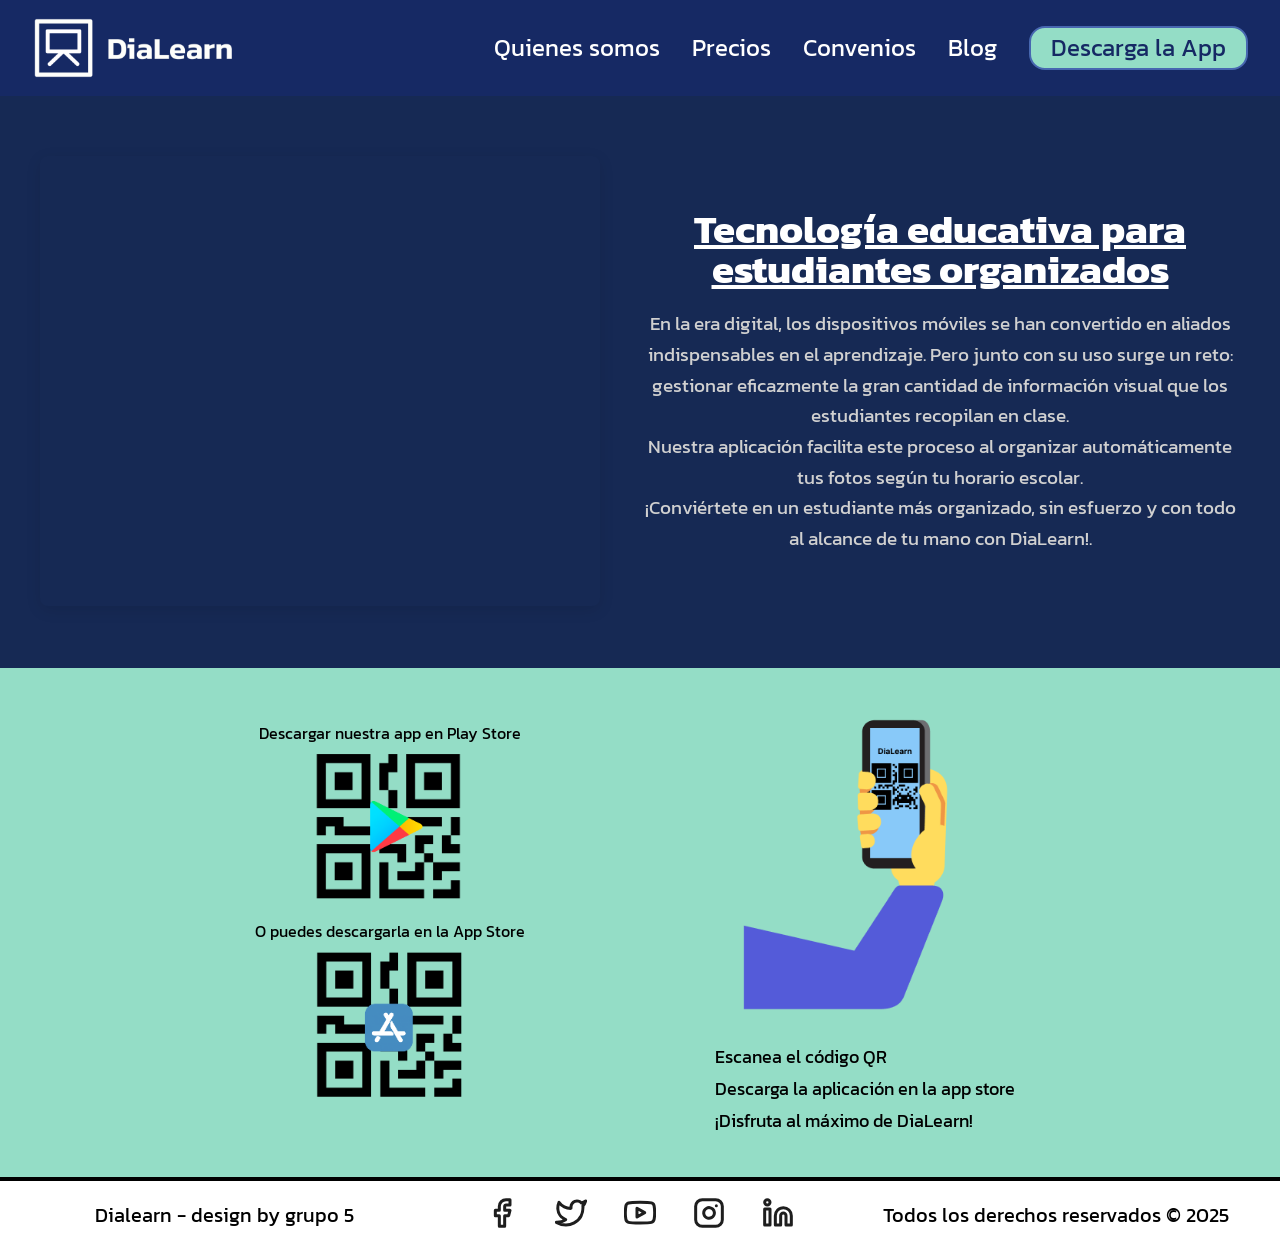
==== index.html @ 20f44e91 "feat: footer added" ====
<!DOCTYPE html>
<html lang="en">

<head>
    <meta charset="UTF-8">
    <meta name="viewport" content="width=device-width, initial-scale=1.0">

    <!-- SEO Meta Tags -->
    <meta name="description"
        content="DiaLearn - Aplicación educativa que utiliza IA para convertir tus fotos en material didáctico organizado por horario académico. Optimiza tu aprendizaje con tecnología inteligente.">
    <meta name="keywords"
        content="DiaLearn, aplicación educativa, IA educativa, material didáctico, organización académica, fotos educativas, aprendizaje inteligente, horario académico">
    <meta name="author" content="DiaLearn">
    <meta name="robots" content="index, follow">
    <meta name="language" content="Spanish">

    <!-- Open Graph Meta Tags (Facebook) -->
    <meta property="og:type" content="website">
    <meta property="og:title" content="DiaLearn - Convierte tus fotos en material didáctico con IA">
    <meta property="og:description"
        content="Aplicación educativa que utiliza inteligencia artificial para generar material didáctico a partir de tus fotos, organizadas por horario académico.">
    <meta property="og:url" content="https://url.com">
    <meta property="og:site_name" content="DiaLearn">
    <meta property="og:image" content="https://url.com/images/og-image.jpg">
    <meta property="og:image:width" content="1200">
    <meta property="og:image:height" content="630">
    <meta property="og:locale" content="es_ES">

    <!-- Twitter Card Meta Tags -->
    <meta name="twitter:card" content="summary_large_image">
    <meta name="twitter:title" content="DiaLearn - Convierte tus fotos en material didáctico con IA">
    <meta name="twitter:description"
        content="Aplicación educativa que utiliza IA para generar material didáctico a partir de tus fotos, organizadas por horario académico.">
    <meta name="twitter:image" content="https://url.com/images/twitter-image.jpg">
    <meta name="twitter:site" content="@DiaLearnApp">

    <!-- Favicon -->
    <link rel="icon" type="image/x-icon" href="./assets/img/favicon.ico">
    <link href="https://fonts.googleapis.com/css2?family=Kanit:wght@400;700&display=swap" rel="stylesheet">
    <link rel="stylesheet" href="./styles/reset.css">
    <link rel="stylesheet" href="./styles/styles.css">
    <script defer src="./script.js"></script>
    <title>DiaLearn</title>
</head>

<body>

    <!--Header-->
    <header class="header-custom">
        <div class="container">
            <div class="header-content">
                <!-- Logo -->
                <a href="#" class="logo-link">
                    <img class="logo-img" src="assets/img/logo/logo.png" alt="Logo DiaLearn">
                </a>

                <!-- Navegación de Escritorio -->
                <nav class="main-nav">
                    <a href="#" class="nav-link">Quienes somos</a>
                    <a href="#" class="nav-link">Precios</a>
                    <a href="#" class="nav-link">Convenios</a>
                    <a href="#" class="nav-link">Blog</a>
                    <a href="#" class="header-button">
                        Descarga la App
                    </a>
                </nav>

                <!-- Botón de Menú Móvil -->
                <div class="mobile-menu-button-container">
                    <button id="mobile-menu-button" aria-label="Abrir menú principal">
                        <span class="sr-only">Abrir menú principal</span>
                        <svg class="icon-burger" xmlns="http://www.w3.org/2000/svg" fill="none" viewBox="0 0 24 24"
                            stroke="currentColor" aria-hidden="true">
                            <path stroke-linecap="round" stroke-linejoin="round" stroke-width="2"
                                d="M4 6h16M4 12h16m-7 6h7" />
                        </svg>
                    </button>
                </div>
            </div>
        </div>

        <!-- Menú Móvil -->
        <div id="mobile-menu">
            <div class="mobile-menu-links">
                <a href="#" class="nav-link">Quienes somos</a>
                <a href="#" class="nav-link">Precios</a>
                <a href="#" class="nav-link">Convenios</a>
                <a href="#" class="nav-link">Blog</a>
                <a href="#" class="header-button">
                    Descarga la App
                </a>
            </div>
        </div>
    </header>
    <!--Header-->

    <!--Hero-->
    <section class="hero">

    </section>
    <!--Hero-->

    <!--video-->
    <section class="video_section">
        <div class="video_content">
            <div class="video_wrapper">
                <!-- Video de YouTube -->
                <iframe width="100%" height="450" src="https://www.youtube.com/embed/LPnOR9Uhjdw"
                    title="Video de presentación" frameborder="0"
                    allow="accelerometer; autoplay; encrypted-media; gyroscope; picture-in-picture"
                    allowfullscreen></iframe>
            </div>
            <div class="video_text">
                <h2>Tecnología educativa para estudiantes organizados</h2>
                <p>
                    En la era digital, los dispositivos móviles se han convertido en
                    aliados indispensables en el aprendizaje. Pero junto con su uso
                    surge un reto: gestionar eficazmente la gran cantidad de información
                    visual que los estudiantes recopilan en clase.
                </p>
                <p>
                    Nuestra aplicación facilita este proceso al organizar
                    automáticamente tus fotos según tu horario escolar.
                </p>
                <p>
                    ¡Conviértete en un estudiante más organizado, sin esfuerzo y con
                    todo al alcance de tu mano con DiaLearn!.
                </p>
            </div>
        </div>
    </section>

    <!--Testimonials-->
    <section class="testimonials">

    </section>
    <!--Testimonials-->

    <!--download-section-->
    <section class="download-section">
        <div class="download-container">
            <div class="download-left">
                <h3>Descargar nuestra app en Play Store</h3>
                <img src="./assets/img/download/play-store.png" alt="QR play store image" class="qr">
                <h3>O puedes descargarla en la App Store</h3>
                <img src="./assets/img/download/app-store.png" alt="QR app store image" class="qr">
            </div>

            <div class="download-right">
                <img src="./assets/img/download/qr-phone.png" alt="QR phone image" class="celular-img">
                <ol class="pasos">
                    <li>Escanea el código QR</li>
                    <li>Descarga la aplicación en la app store</li>
                    <li>¡Disfruta al máximo de DiaLearn!</li>
                </ol>
            </div>
        </div>
    </section>
    <!--download-section-->

    <!--Footer-->
    <footer>
		<div class="footer-container">
			<div class="footer-subcontainer">
				Dialearn - design by grupo 5
			</div>

			<div class="footer-subcontainer">
				<a class="footer-social-icon" href="#" target="_blank">
					<img src="assets/img/rrss/facebook-icon.svg" alt="Facebook" class="footer-social-icon-img">
				</a>
				<a class="footer-social-icon" href="#" target="_blank">
					<img src="assets/img/rrss/twitter-icon.svg" alt="Twitter" class="footer-social-icon-img">
				</a>
				<a class="footer-social-icon" href="#" target="_blank">
					<img src="assets/img/rrss/youtube-icon.svg" alt="YouTube" class="footer-social-icon-img">
				</a>
				<a class="footer-social-icon" href="#" target="_blank">
					<img src="assets/img/rrss/instagram-icon.svg" alt="Instagram" class="footer-social-icon-img">
				</a>
				<a class="footer-social-icon" href="#" target="_blank">
					<img src="assets/img/rrss/linkedin-icon.svg" alt="LinkedIn" class="footer-social-icon-img">
				</a>
			</div>

			<div class="footer-subcontainer">
				Todos los derechos reservados © 2025
			</div>
		</div>
	</footer>
    <!--Footer-->

</body>

</html>
---- styles/styles.css ----
/* Estilos generales del cuerpo y contenedor */
body {
    font-family: 'Kanit', sans-serif;
    margin: 0;
    background-color: #f7fafc; /* Equivalente a bg-gray-100 */
}

.container {
    width: 100%;
    max-width: 1280px; /* Ancho máximo común para contenedores */
    margin-left: auto;
    margin-right: auto;
    padding-left: 1rem; /* Equivalente a px-4 */
    padding-right: 1rem; /* Equivalente a px-4 */
    box-sizing: border-box;
}

/* Header */
.header-custom {
    background-color: #162964;
    color: #FFFFFF;
    box-shadow: 0 4px 6px -1px rgba(0, 0, 0, 0.1), 0 2px 4px -1px rgba(0, 0, 0, 0.06); /* Equivalente a shadow-md */
}

.header-content {
    display: flex;
    align-items: center;
    justify-content: space-between;
    height: 5rem; /* Equivalente a h-20 */
}

.logo-link {
    display: flex;
    align-items: center;
    flex-shrink: 0;
}

.logo-img {
    height: 3rem; /* Equivalente a h-12 */
    width: auto;
}

/* Navegación Principal */
.main-nav {
    display: none; /* Oculto en móvil */
    align-items: center;
}

/* Se aplica un margen a cada elemento del menú que sigue a otro */
.main-nav > a + a {
    margin-left: 1.5rem; /* Equivalente a space-x-6 */
}

.nav-link {
    font-size: 24px;
    color: #FFFFFF;
    text-decoration: none;
    transition: color 150ms ease-in-out;
}

.nav-link:hover {
    color: #d1d5db; /* Equivalente a hover:text-gray-300 */
}

/* Botón del Header */
.header-button {
    background-color: #94DDC6;
    border-color: #4767B0;
    color: #162964;
    font-size: 24px;
    border-width: 2px;
    border-style: solid;
    padding: 0.5rem 1.25rem; /* Equivalente a py-2 px-5 */
    border-radius: 1rem; /* Equivalente a rounded-2xl */
    transition: background-color 150ms ease-in-out;
    text-decoration: none;
    display: inline-block;
    text-align: center;
}

.header-button:hover {
    background-color: rgba(148, 221, 198, 0.8); /* Equivalente a hover:bg-opacity-80 */
}

/* Botón de Menú Móvil */
.mobile-menu-button-container {
    display: flex; /* Se mostrará por defecto y se ocultará en pantallas grandes */
    align-items: center;
}

#mobile-menu-button {
    display: inline-flex;
    align-items: center;
    justify-content: center;
    padding: 0.5rem; /* Equivalente a p-2 */
    border-radius: 0.375rem; /* Equivalente a rounded-md */
    color: #9ca3af; /* Equivalente a text-gray-400 */
    background-color: transparent;
    border: none;
    cursor: pointer;
    transition: background-color 150ms ease-in-out, color 150ms ease-in-out;
}

#mobile-menu-button:hover {
    color: #ffffff; /* Equivalente a hover:text-white */
    background-color: #374151; /* Equivalente a hover:bg-gray-700 */
}

#mobile-menu-button:focus {
    outline: 2px solid transparent;
    outline-offset: 2px;
    box-shadow: 0 0 0 2px #ffffff, 0 0 0 4px #162964; /* Anillo de foco mejorado */
}

.icon-burger {
    height: 1.5rem; /* Equivalente a h-6 */
    width: 1.5rem; /* Equivalente a w-6 */
    stroke: currentColor;
}

/* Panel del Menú Móvil */
#mobile-menu {
    display: none; /* Oculto por defecto */
}

#mobile-menu.show {
    display: block; /* Se muestra cuando tiene la clase 'show' */
}

.mobile-menu-links {
    padding: 0.5rem 0.5rem 0.75rem; /* Equivalente a px-2 pt-2 pb-3 */
}

.mobile-menu-links a {
    display: block;
    padding: 0.5rem 0.75rem; /* Equivalente a px-3 py-2 */
    border-radius: 0.375rem; /* Equivalente a rounded-md */
    margin-bottom: 0.25rem; /* Equivalente a space-y-1 */
    transition: background-color 150ms ease-in-out;
}

.mobile-menu-links .header-button {
    width: auto;
    margin-top: 0.5rem; /* Equivalente a mt-2 */
}

/* Utilidad para lectores de pantalla */
.sr-only {
    position: absolute;
    width: 1px;
    height: 1px;
    padding: 0;
    margin: -1px;
    overflow: hidden;
    clip: rect(0, 0, 0, 0);
    white-space: nowrap;
    border-width: 0;
}

/* Diseño Responsivo (Media Queries) */
/* Breakpoint sm (640px) */
@media (min-width: 640px) {
    .container {
        padding-left: 1.5rem; /* Equivalente a sm:px-6 */
        padding-right: 1.5rem; /* Equivalente a sm:px-6 */
    }
    .logo-img {
       height: 3.5rem; /* Equivalente a sm:h-14 */
    }
    .mobile-menu-links {
        padding-left: 0.75rem; /* Equivalente a sm:px-3 */
        padding-right: 0.75rem; /* Equivalente a sm:px-3 */
    }
}

/* Breakpoint md (768px) */
@media (min-width: 768px) {
    .header-content {
        height: 6rem; /* Equivalente a md:h-24 */
    }
    .logo-img {
        height: 4rem; /* Equivalente a md:h-16 */
    }
    .main-nav {
        display: flex; /* Muestra la navegación de escritorio */
    }
    .mobile-menu-button-container {
        display: none; /* Oculta el botón del menú móvil */
    }
    #mobile-menu {
        display: none !important; /* Asegura que el menú móvil esté oculto */
    }
}

/* Breakpoint lg (1024px) */
@media (min-width: 1024px) {
    .container {
        padding-left: 2rem; /* Equivalente a lg:px-8 */
        padding-right: 2rem; /* Equivalente a lg:px-8 */
    }
     .main-nav > a + a {
        margin-left: 2rem; /* Equivalente a lg:space-x-8 */
    }
}


/* Sección de video */
.video_section {
  background-color: #162954;
  padding: 60px 20px;
  display: flex;
  justify-content: center;
  align-items: center;
}

.video_content {
  display: flex;
  justify-content: center;
  align-items: center;
  gap: 40px;
  max-width: 1200px;
  width: 100%;
  text-align: center;
}

.video_text {
  color: #ffffff;
  max-width: 600px;
  text-align: center;
}

.video_text h2 {
  font-size: 2.5rem;
  font-weight: bold;
  margin-bottom: 20px;
  text-decoration: underline;
}

.video_text p {
  font-size: 1.2rem;
  color: #d0d0d0;
  line-height: 1.6;
}

.video_wrapper {
  width: 60%;
}

.video_wrapper iframe {
  border-radius: 8px;
  width: 100%;
  height: 450px;
  box-shadow: 0px 4px 15px rgba(0, 0, 0, 0.1);
}
.download-section {
  background-color: #94DDC6;
  padding: 40px 0;
}

.download-container {
  max-width: 1100px;
  margin: 0 auto;
  display: flex;
  justify-content: center;
  align-items: center;
  gap: 180px;
  flex-wrap: wrap;
  padding: 0 20px;
}

.download-left,
.download-right {
  text-align: center;
  max-width: 400px;
}

.download-left h3 {
  margin-bottom: 10px;
}

.qr {
  width: 150px;
  height: 150px;
  margin-bottom: 20px;
}

.celular-img {
  width: 300px;
  max-width: 100%;
  height: auto;
  margin-bottom: 20px;
}

.pasos {
  text-align: left;
  font-size: 1.1em;
  line-height: 1.8;
  padding: 0 10px;
}


@media screen and (max-width: 768px) {
  .download-container {
    flex-direction: column;
    gap: 40px;
  }

  .download-left,
  .download-right {
    max-width: 100%;
  }

  .qr {
    width: 120px;
    height: 120px;
  }

  .celular-img {
    width: 220px;
  }

  .pasos {
    font-size: 1em;
  }
}

footer {
	font-family: 'Kanit', sans-serif;
	padding: 16px;
	background-color: #ffffff;
	border-top: 4px solid #000000;
	font-size: 20px;
}

.footer-container {
	display: flex;
	flex-wrap: wrap;
	justify-content: space-between;
	align-items: center;
	max-width: 1440px;
	margin: auto;
}

.footer-subcontainer {
	flex: 1;
	text-align: center;
}

.footer-social-icon {
	margin: 0 16px;
	text-decoration: none;
}

.footer-social-icon-img {
	width: 32px;
}
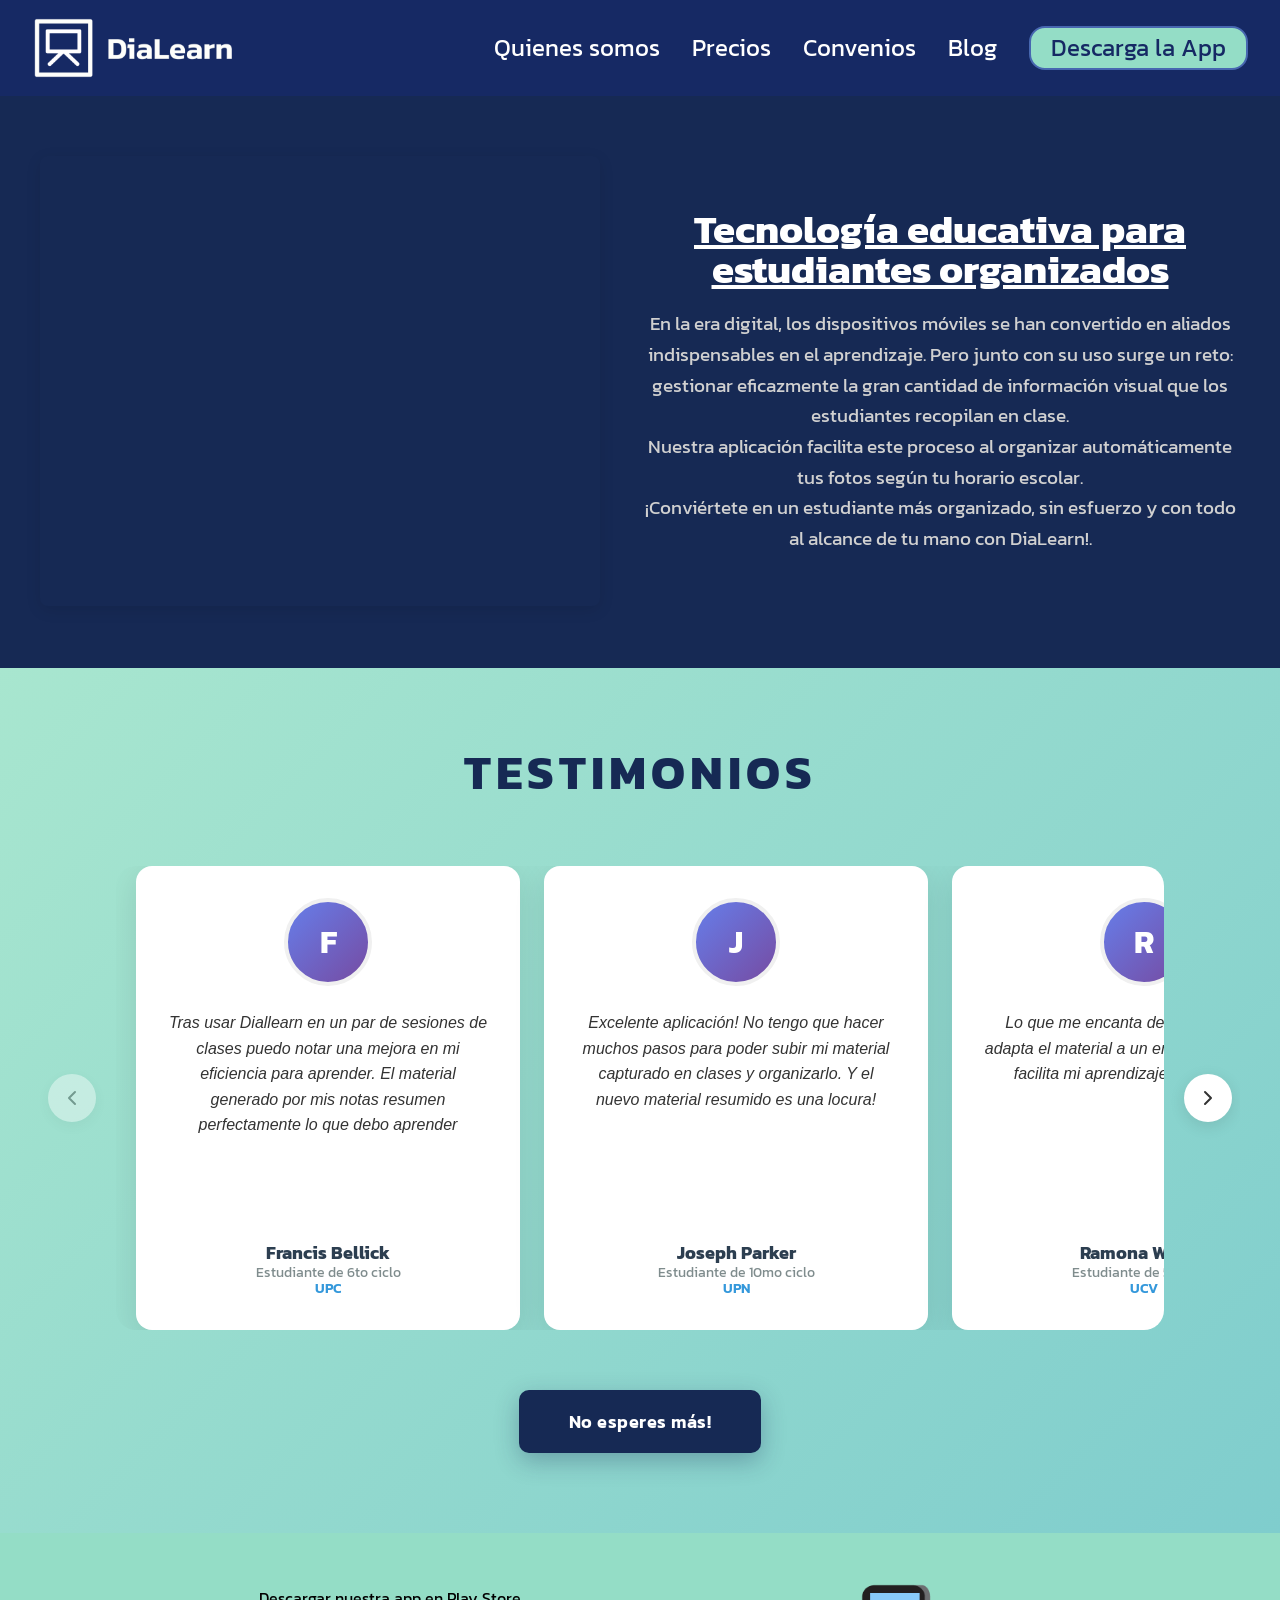
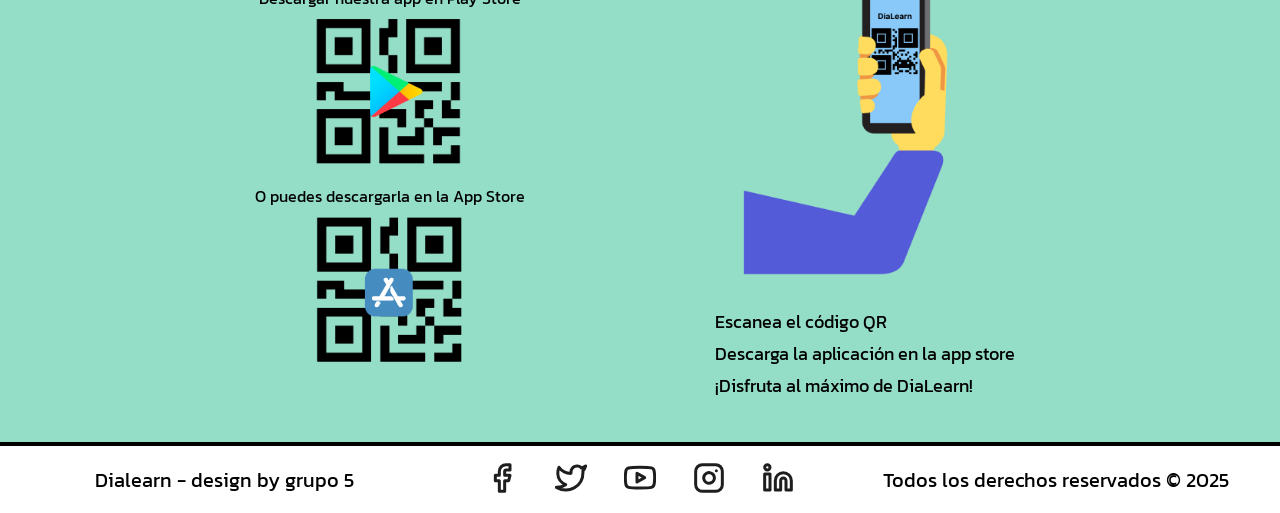
==== commit 2bc04c86: "feat: testimonial section added." ====
--- a/index.html
+++ b/index.html
@@ -39,7 +39,7 @@
     <link href="https://fonts.googleapis.com/css2?family=Kanit:wght@400;700&display=swap" rel="stylesheet">
     <link rel="stylesheet" href="./styles/reset.css">
     <link rel="stylesheet" href="./styles/styles.css">
-    <script defer src="./script.js"></script>
+    <script defer src="./scripts/script.js"></script>
     <title>DiaLearn</title>
 </head>
 
@@ -128,11 +128,143 @@
                 </p>
             </div>
         </div>
-    </section>
-
-    <!--Testimonials-->
-    <section class="testimonials">
-
+    </section>    <!--Testimonials-->
+     <section class="testimonials">
+        <h2 class="testimonials-title">Testimonios</h2>
+        <div class="testimonials-container">
+            <!-- Botón anterior -->
+            <button class="testimonial-nav-btn testimonial-prev" id="prevBtn">
+                <svg width="24" height="24" viewBox="0 0 24 24" fill="none" xmlns="http://www.w3.org/2000/svg">
+                    <path d="M15 18L9 12L15 6" stroke="currentColor" stroke-width="2" stroke-linecap="round"
+                        stroke-linejoin="round" />
+                </svg>
+            </button>
+
+            <!-- Contenedor de testimonios -->
+            <div class="testimonials-wrapper">
+                <div class="testimonials-track" id="testimonialsTrack"> <!-- Testimonio 1 -->
+                    <div class="testimonial-card">
+                        <div class="testimonial-avatar">
+                            <div class="testimonial-avatar-letter">F</div>
+                        </div>
+                        <div class="testimonial-content">
+                            <p class="testimonial-text">
+                                Tras usar Diallearn en un par de sesiones de clases puedo notar una mejora en mi
+                                eficiencia para aprender. El material generado por mis notas resumen perfectamente lo
+                                que debo aprender
+                            </p>
+                            <div class="testimonial-author">
+                                <h4>Francis Bellick</h4>
+                                <p>Estudiante de 6to ciclo</p>
+                                <p class="testimonial-university">UPC</p>
+                            </div>
+                        </div>
+                    </div> <!-- Testimonio 2 -->
+                    <div class="testimonial-card">
+                        <div class="testimonial-avatar">
+                            <div class="testimonial-avatar-letter">J</div>
+                        </div>
+                        <div class="testimonial-content">
+                            <p class="testimonial-text">
+                                Excelente aplicación! No tengo que hacer muchos pasos para poder subir mi material
+                                capturado en clases y organizarlo. Y el nuevo material resumido es una locura!
+                            </p>
+                            <div class="testimonial-author">
+                                <h4>Joseph Parker</h4>
+                                <p>Estudiante de 10mo ciclo</p>
+                                <p class="testimonial-university">UPN</p>
+                            </div>
+                        </div>
+                    </div> <!-- Testimonio 3 -->
+                    <div class="testimonial-card">
+                        <div class="testimonial-avatar">
+                            <div class="testimonial-avatar-letter">R</div>
+                        </div>
+                        <div class="testimonial-content">
+                            <p class="testimonial-text">
+                                Lo que me encanta de esta app es que adapta el material a un entorno en el que me
+                                facilita mi aprendizaje. Es una locura
+                            </p>
+                            <div class="testimonial-author">
+                                <h4>Ramona Wayne</h4>
+                                <p>Estudiante de 5to ciclo</p>
+                                <p class="testimonial-university">UCV</p>
+                            </div>
+                        </div>
+                    </div>
+
+                    <!-- Testimonio 4 -->
+                    <div class="testimonial-card">
+                        <div class="testimonial-avatar">
+                            <div class="testimonial-avatar-letter">A</div>
+                        </div>
+                        <div class="testimonial-content">
+                            <p class="testimonial-text">
+                                DiaLearn ha revolucionado mi forma de estudiar. Ya no pierdo tiempo organizando mis
+                                apuntes manualmente. La IA es increíblemente precisa y me ayuda a enfocarme en lo que
+                                realmente importa.
+                            </p>
+                            <div class="testimonial-author">
+                                <h4>Ana García</h4>
+                                <p>Estudiante de 8vo ciclo</p>
+                                <p class="testimonial-university">UNMSM</p>
+                            </div>
+                        </div>
+                    </div>
+
+                    <!-- Testimonio 5 -->
+                    <div class="testimonial-card">
+                        <div class="testimonial-avatar">
+                            <div class="testimonial-avatar-letter">M</div>
+                        </div>
+                        <div class="testimonial-content">
+                            <p class="testimonial-text">
+                                Como estudiante de ingeniería, tengo muchas materias complicadas. Esta app me permite
+                                tener todo organizado automáticamente por horarios. ¡Es genial para repasar antes de los
+                                exámenes!
+                            </p>
+                            <div class="testimonial-author">
+                                <h4>Miguel Torres</h4>
+                                <p>Estudiante de 7mo ciclo</p>
+                                <p class="testimonial-university">PUCP</p>
+                            </div>
+                        </div>
+                    </div>
+
+                    <!-- Testimonio 6 -->
+                    <div class="testimonial-card">
+                        <div class="testimonial-avatar">
+                            <div class="testimonial-avatar-letter">S</div>
+                        </div>
+                        <div class="testimonial-content">
+                            <p class="testimonial-text">
+                                Increíble cómo la inteligencia artificial puede transformar mis fotos de clase en
+                                material de estudio estructurado. Definitivamente recomiendo DiaLearn a todos mis
+                                compañeros.
+                            </p>
+                            <div class="testimonial-author">
+                                <h4>Sofia Mendoza</h4>
+                                <p>Estudiante de 4to ciclo</p>
+                                <p class="testimonial-university">USIL</p>
+                            </div>
+                        </div>
+                    </div>
+                </div>
+            </div>
+
+            <!-- Botón siguiente -->
+            <button class="testimonial-nav-btn testimonial-next" id="nextBtn">
+                <svg width="24" height="24" viewBox="0 0 24 24" fill="none" xmlns="http://www.w3.org/2000/svg">
+                    <path d="M9 18L15 12L9 6" stroke="currentColor" stroke-width="2" stroke-linecap="round"
+                        stroke-linejoin="round" />
+                </svg>
+            </button>
+        </div>
+
+        <!-- Botón de acción -->
+        <div class="testimonials-cta">
+            <button class="testimonials-cta-btn">No esperes más!</button>
+        </div>
     </section>
     <!--Testimonials-->
 
--- a/styles/styles.css
+++ b/styles/styles.css
@@ -246,6 +246,195 @@
   width: 60%;
 }
 
+
+/* Sección de testimonios */
+.testimonials {
+  background: linear-gradient(135deg, #a8e6cf 0%, #7fcdcd 100%);
+  padding: 80px 20px;
+  position: relative;
+  overflow: hidden;
+}
+
+.testimonials-title {
+  font-size: 3rem;
+  font-weight: 700;
+  text-align: center;
+  color: #162954;
+  margin-bottom: 70px;
+  text-transform: uppercase;
+  letter-spacing: 5px;
+}
+
+.testimonials-container {
+  display: flex;
+  align-items: center;
+  justify-content: center;
+  max-width: 1200px;
+  margin: 0 auto;
+  position: relative;
+  gap: 20px;
+  overflow: hidden;
+}
+
+.testimonials-wrapper {
+  flex: 1;
+  overflow: hidden;
+  border-radius: 20px;
+  padding: 0 20px;
+  width: calc(320px * 3 + 24px * 2); /* Ancho exacto para 3 cards + gaps */
+  max-width: calc(320px * 3 + 24px * 2);
+}
+
+.testimonials-track {
+  display: flex;
+  gap: 24px;
+  transition: transform 0.3s ease-in-out;
+  overflow: visible;
+}
+
+.testimonial-card {
+  min-width: 320px;
+  min-height: 400px;
+  background: white;
+  border-radius: 16px;
+  padding: 32px;
+  box-shadow: 0 8px 32px rgba(0, 0, 0, 0.1);
+  display: flex;
+  flex-direction: column;
+  align-items: center;
+  text-align: center;
+  position: relative;
+  justify-content: space-between;
+}
+
+.testimonial-avatar {
+  width: 80px;
+  height: 80px;
+  border-radius: 50%;
+  overflow: hidden;
+  margin-bottom: 24px;
+  border: 4px solid #f0f0f0;
+  display: flex;
+  align-items: center;
+  justify-content: center;
+  background: linear-gradient(135deg, #667eea 0%, #764ba2 100%);
+}
+
+.testimonial-avatar img {
+  width: 100%;
+  height: 100%;
+  object-fit: cover;
+}
+
+.testimonial-avatar-letter {
+  font-size: 32px;
+  font-weight: 700;
+  color: white;
+  text-transform: uppercase;
+  font-family: 'Kanit', sans-serif;
+}
+
+.testimonial-content {
+  flex: 1;
+  display: flex;
+  flex-direction: column;
+  justify-content: space-between;
+  width: 100%;
+}
+
+.testimonial-text {
+  font-size: 16px;
+  line-height: 1.6;
+  color: #333;
+  margin-bottom: 24px;
+  font-style: italic;
+  text-align: center;
+  flex-grow: 1;
+}
+
+.testimonial-author {
+  text-align: center;
+  width: 100%;
+}
+
+.testimonial-author h4 {
+  font-size: 18px;
+  font-weight: 700;
+  color: #2c3e50;
+  margin-bottom: 4px;
+  text-align: center;
+}
+
+.testimonial-author p {
+  font-size: 14px;
+  color: #7f8c8d;
+  margin-bottom: 2px;
+  text-align: center;
+}
+
+.testimonial-university {
+  font-weight: 600 !important;
+  color: #3498db !important;
+}
+
+.testimonial-nav-btn {
+  background: white;
+  border: none;
+  width: 48px;
+  height: 48px;
+  border-radius: 50%;
+  display: flex;
+  align-items: center;
+  justify-content: center;
+  cursor: pointer;
+  box-shadow: 0 4px 16px rgba(0, 0, 0, 0.1);
+  transition: all 0.3s ease;
+  color: #333;
+  flex-shrink: 0;
+}
+
+.testimonial-nav-btn:hover:not(:disabled) {
+  background: #f8f9fa;
+  box-shadow: 0 6px 20px rgba(0, 0, 0, 0.15);
+  transform: scale(1.05);
+}
+
+.testimonial-nav-btn:disabled {
+  opacity: 0.4;
+  cursor: not-allowed;
+}
+
+.testimonials-cta {
+  text-align: center;
+  margin-top: 60px;
+}
+
+.testimonials-cta-btn {
+  background: #162954;
+  color: white;
+  border: none;
+  padding: 18px 50px;
+  border-radius: 10px;
+  font-size: 18px;
+  font-weight: 600;
+  cursor: pointer;
+  transition: all 0.3s ease;
+  box-shadow: 0 8px 24px rgba(22, 41, 84, 0.3);
+  font-family: 'Kanit', sans-serif;
+  text-transform: none;
+  letter-spacing: 0.5px;
+  min-width: 200px;
+}
+
+.testimonials-cta-btn:hover {
+  background: #1e3366;
+  transform: translateY(-3px);
+  box-shadow: 0 12px 32px rgba(22, 41, 84, 0.4);
+  scale: 1.02;
+}
+
+
+
 .video_wrapper iframe {
   border-radius: 8px;
   width: 100%;
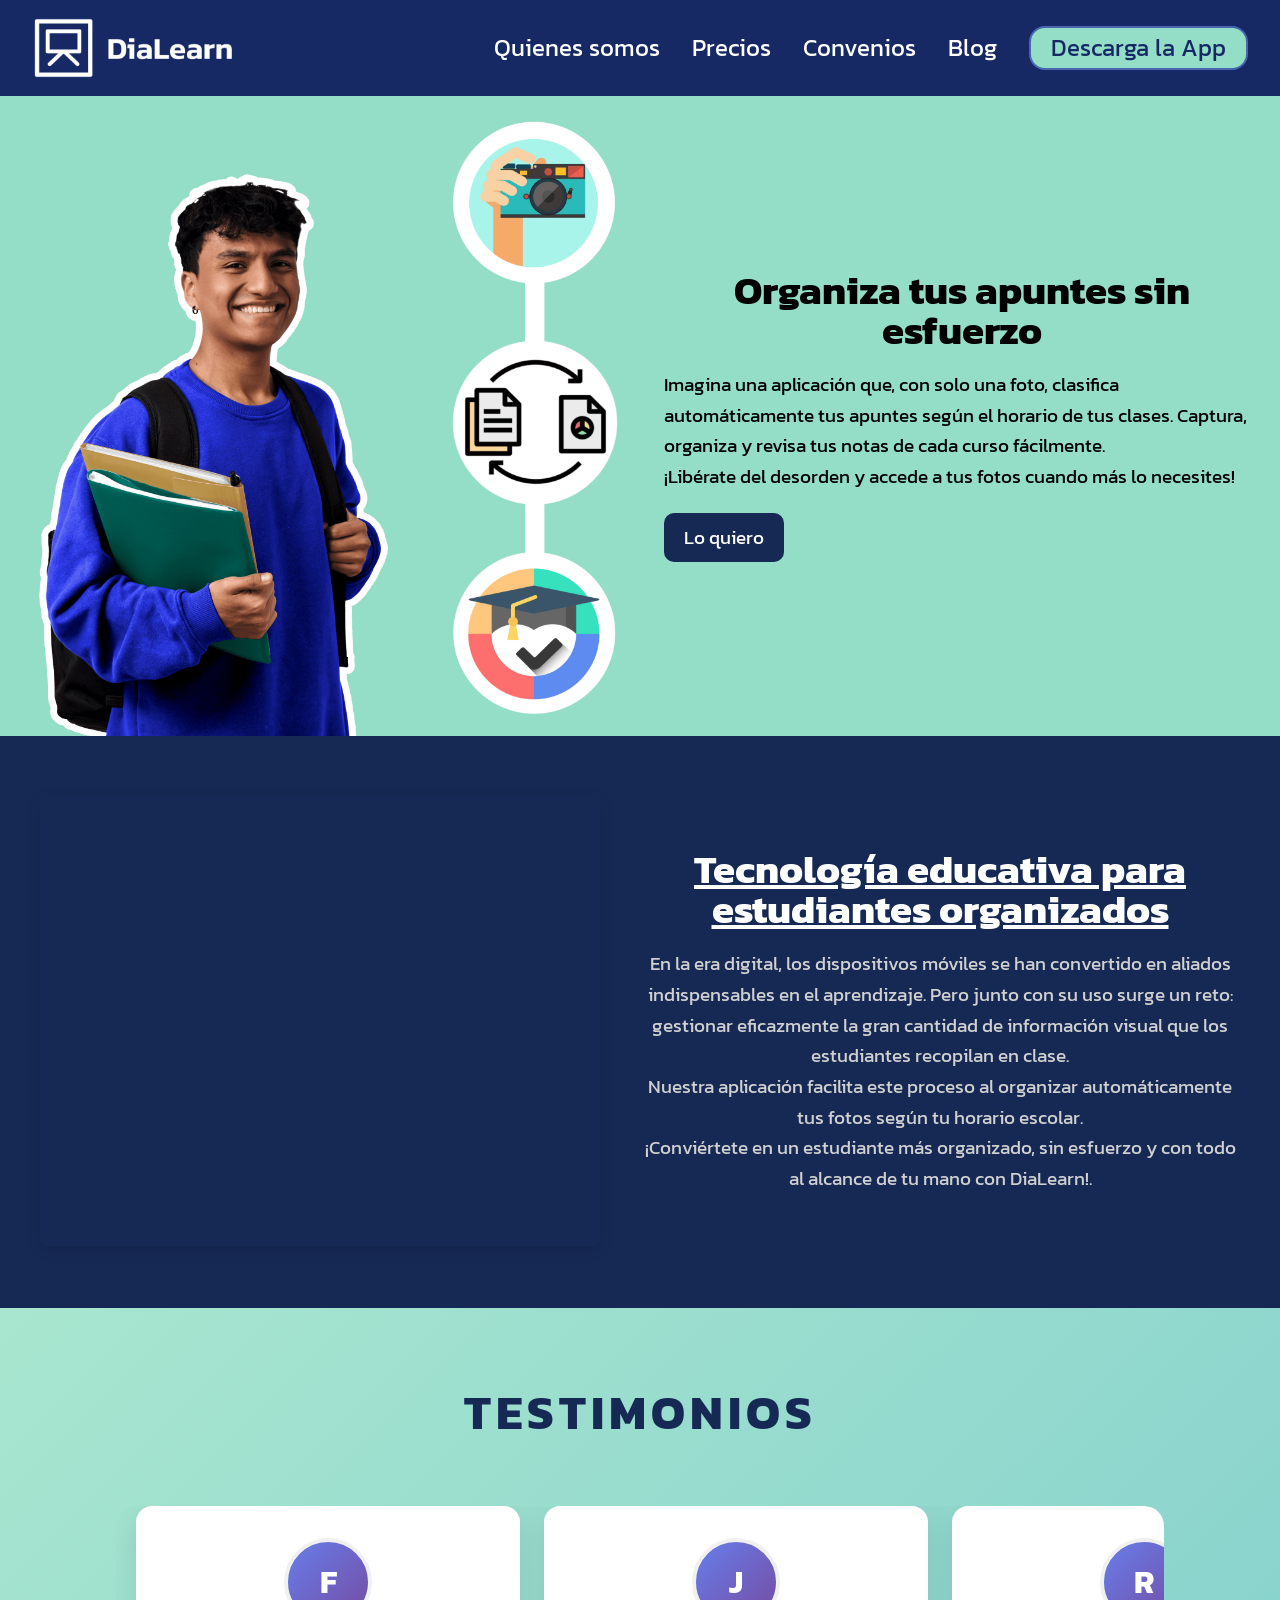
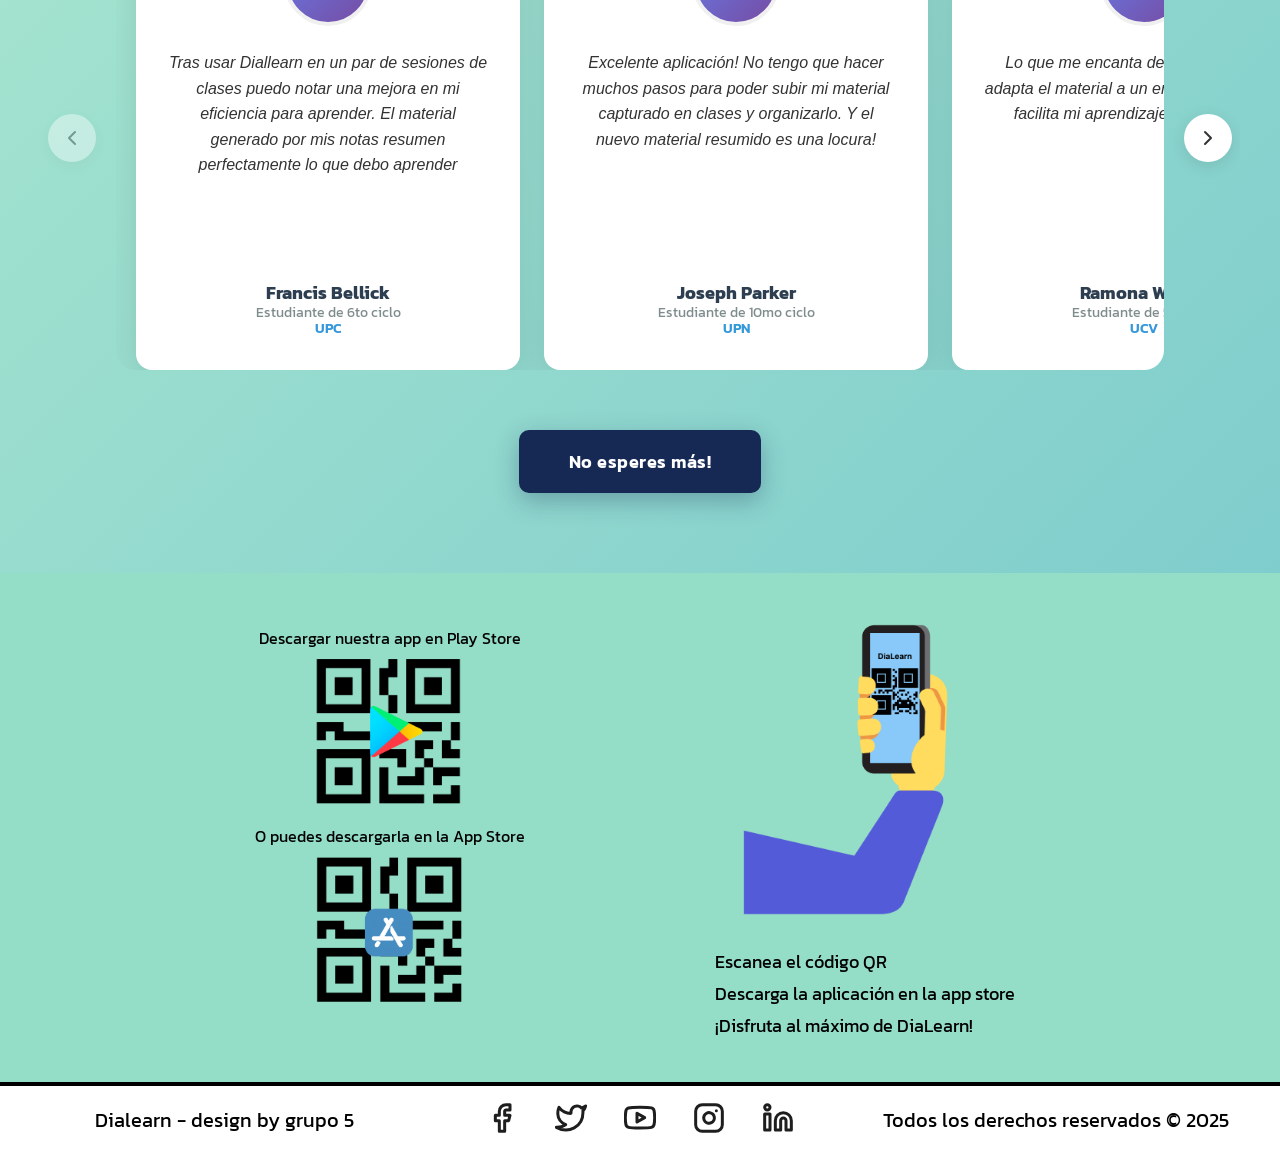
==== commit f36d5354: "feat: hero section added" ====
--- a/index.html
+++ b/index.html
@@ -96,7 +96,24 @@
 
     <!--Hero-->
     <section class="hero">
-
+        <div class="hero-images-container">
+            <img src="./assets/img/hero/hero-image-1.png" alt="hero-1" class="hero-image hero-image-1">
+            <img src="./assets/img/hero/hero-image-2.png" alt="hero-2" class="hero-image hero-image-2">
+        </div>
+        <div class="hero-content-container">
+            <div class="hero-title-container">
+                <h1>Organiza tus apuntes sin esfuerzo</h1>
+            </div>
+            <div class="hero-paragraph-container">
+                <p>
+                    Imagina una aplicación que, con solo una foto, clasifica automáticamente tus apuntes según el horario de tus clases.
+                    Captura, organiza y revisa tus notas de cada curso fácilmente.<br>¡Libérate del desorden y accede a tus fotos cuando más lo necesites!
+                </p>
+            </div>
+            <div class="hero-button-container">
+                <button>Lo quiero</button>
+            </div>
+        </div>
     </section>
     <!--Hero-->
 
--- a/styles/styles.css
+++ b/styles/styles.css
@@ -156,6 +156,80 @@
     white-space: nowrap;
     border-width: 0;
 }
+
+/* Inicio Sección Hero */
+.hero {
+    display: flex;
+    justify-content: center;
+    align-items: center;
+    flex-direction: row;
+    background-color: #94DDC6;
+    width: 100%;
+
+    .hero-images-container{ 
+        width: 100%;
+        display: flex;
+        justify-content: center;
+        align-items: end;
+        flex-direction: row;
+
+        .hero-image {
+            max-width: 700px;
+            max-height: 600px;
+            padding-left: 20px;
+            padding-right: 20px;
+        }
+
+        .hero-image-2{
+            padding-top: 20px;
+            padding-bottom: 20px;
+        } 
+    }
+
+    .hero-content-container {
+        display: flex;
+        justify-content: center;
+        align-items: start;
+        flex-direction: column;
+        width: 100%;
+        padding-left: 20px;
+        padding-right: 20px;
+
+        .hero-title-container {
+            font-size: 2.5rem;
+            font-weight: bold;
+            text-align: center;
+            margin-bottom: 20px;
+        }
+
+        .hero-paragraph-container {
+            font-size: 1.2rem;
+            line-height: 1.6;
+            margin-bottom: 20px;
+        }
+
+        .hero-button-container {
+            button{
+                background-color: #162954;
+                border: none;
+                padding: 10px 20px;
+                font-family: 'Kanit', sans-serif;
+                font-size: 1.2rem;
+                color: white;
+                cursor: pointer;
+                border-radius: 10px;
+                transition: background-color 0.3s ease;
+
+                &:hover {
+                    background-color: #4767B0;
+                }    
+            }
+        }
+    }
+
+}
+/* Fin Sección Hero */
+
 
 /* Diseño Responsivo (Media Queries) */
 /* Breakpoint sm (640px) */
@@ -542,4 +616,70 @@
 
 .footer-social-icon-img {
 	width: 32px;
-}+}
+
+@media (max-width: 900px) {
+    .hero {
+        flex-direction: column;
+        align-items: center;
+        width: auto;
+        padding: 20px;
+
+        .hero-images-container {
+            flex-direction: row;
+            justify-content: center;
+            align-items: center;
+            width: 100%;
+        }
+
+        .hero-content-container {
+            align-items: center;
+            padding-left: 10px;
+            padding-right: 10px;
+            width: 100%;
+
+            .hero-title-container,
+            .hero-paragraph-container,
+            .hero-button-container {
+                text-align: center;
+                width: 100%;
+            }
+        }
+    }
+}
+
+/* Inicio Responsiveness para Sección Hero*/
+@media (max-width: 600px) {
+    .hero {
+        flex-direction: column;
+        align-items: center;
+        width: auto;
+        padding: 20px;
+
+        .hero-images-container {
+            flex-direction: row;
+            align-items: center;
+
+            .hero-image {
+                max-width: 90vw;
+                max-height: 40vh;
+                padding: 10px 0;
+            }
+        }
+
+        .hero-content-container {
+            align-items: center;
+            padding-left: 5px;
+            padding-right: 5px;
+            width: 100%;
+
+            .hero-title-container,
+            .hero-paragraph-container,
+            .hero-button-container {
+                text-align: center;
+                width: 100%;
+            }
+        }
+    }
+}
+/* Fin Responsiveness para Sección Hero*/
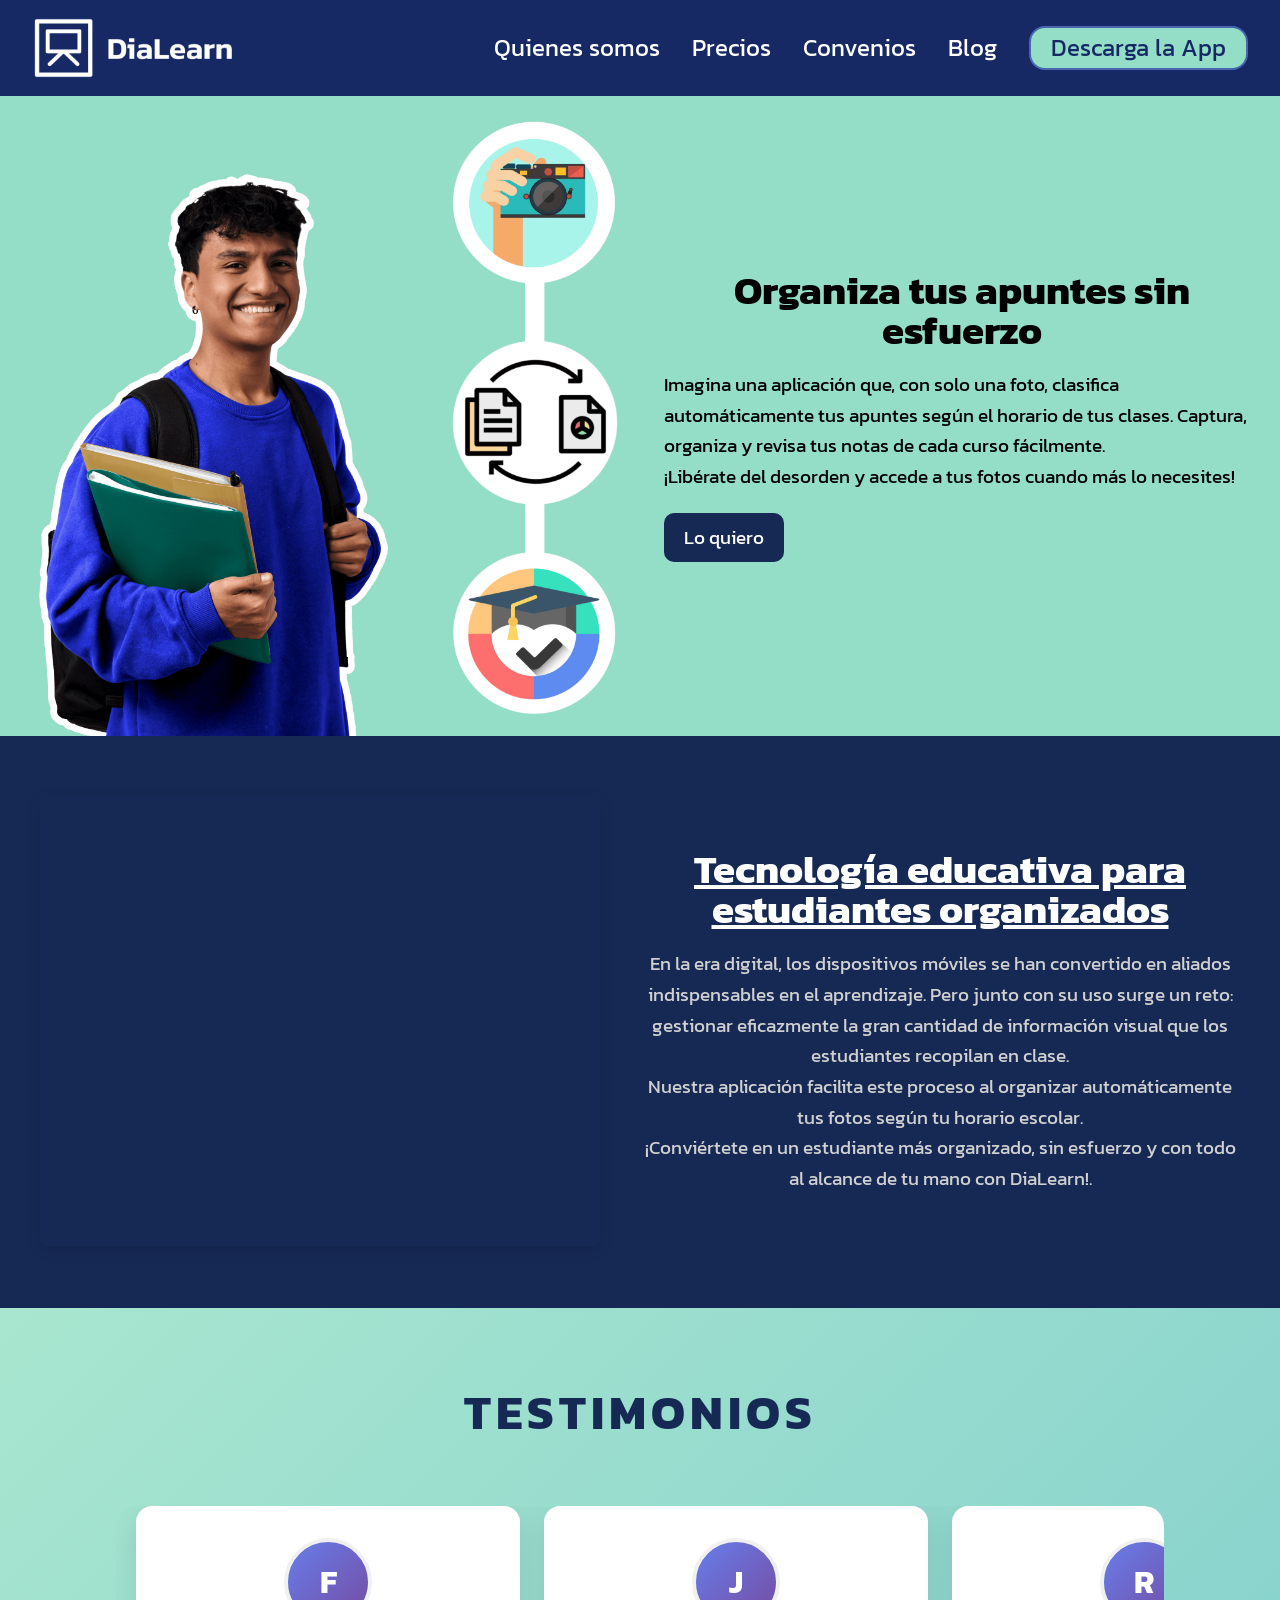
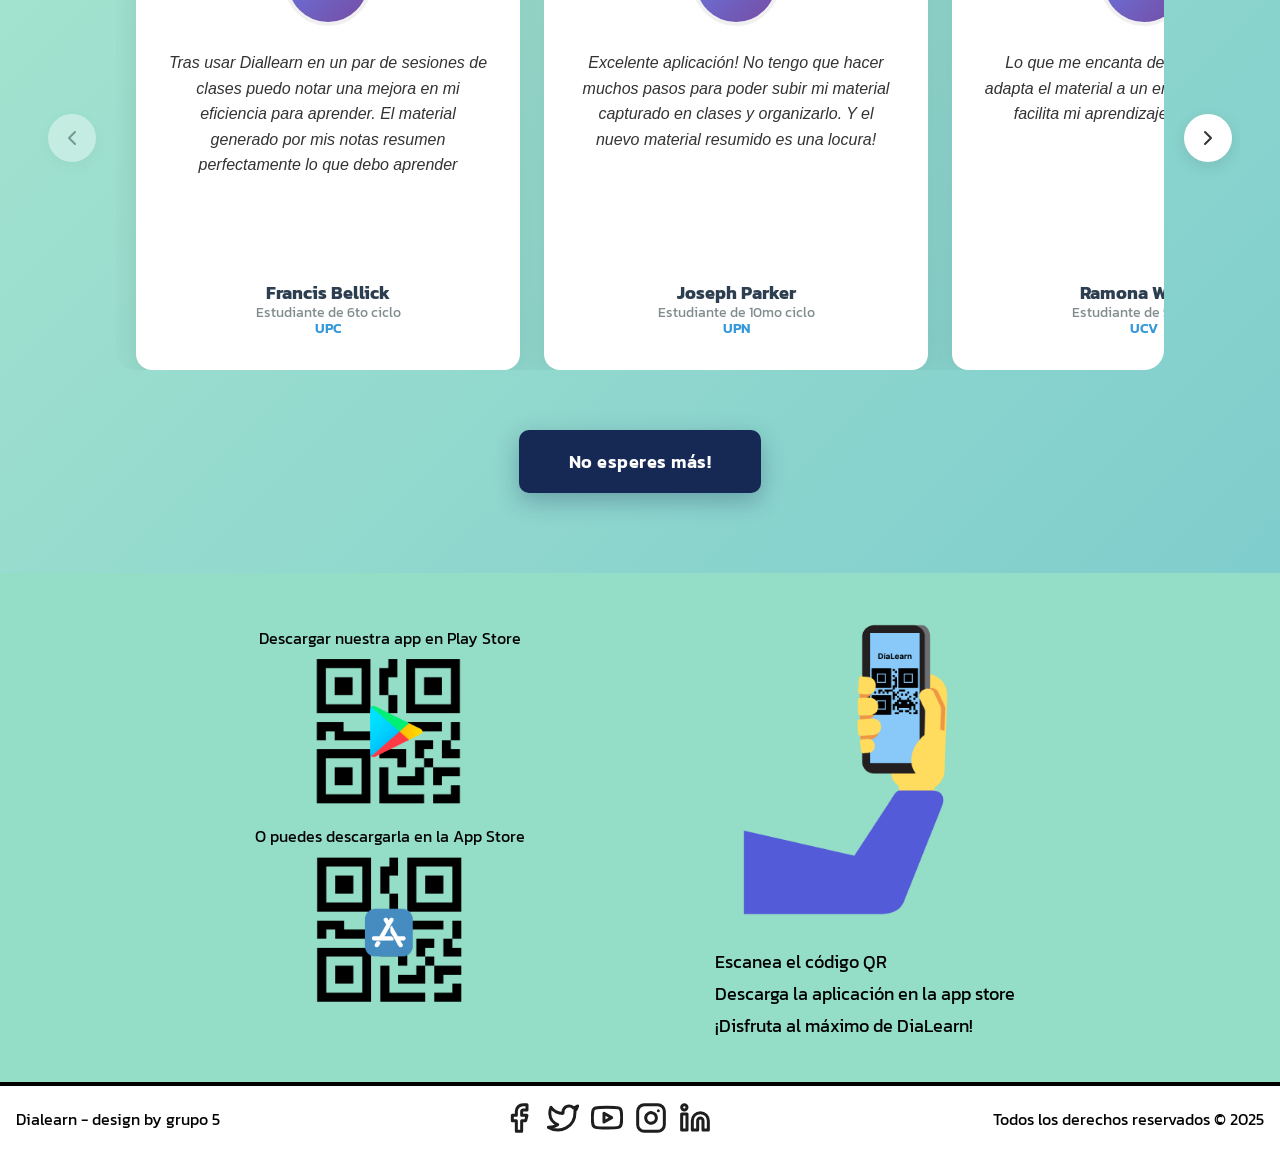
==== commit 570fe661: "feat: responsive design added" ====
--- a/index.html
+++ b/index.html
@@ -122,7 +122,7 @@
         <div class="video_content">
             <div class="video_wrapper">
                 <!-- Video de YouTube -->
-                <iframe width="100%" height="450" src="https://www.youtube.com/embed/LPnOR9Uhjdw"
+                <iframe width="100%" src="https://www.youtube.com/embed/LPnOR9Uhjdw"
                     title="Video de presentación" frameborder="0"
                     allow="accelerometer; autoplay; encrypted-media; gyroscope; picture-in-picture"
                     allowfullscreen></iframe>
@@ -314,7 +314,7 @@
 				Dialearn - design by grupo 5
 			</div>
 
-			<div class="footer-subcontainer">
+			<div class="footer-subcontainer footer-social-links">
 				<a class="footer-social-icon" href="#" target="_blank">
 					<img src="assets/img/rrss/facebook-icon.svg" alt="Facebook" class="footer-social-icon-img">
 				</a>
--- a/styles/styles.css
+++ b/styles/styles.css
@@ -317,9 +317,40 @@
 }
 
 .video_wrapper {
+  min-width: 560px;
   width: 60%;
 }
 
+.video_wrapper iframe {
+  border-radius: 8px;
+  width: 100%;
+  height: 450px;
+  box-shadow: 0px 4px 15px rgba(0, 0, 0, 0.1);
+}
+
+@media (max-width: 900px) {
+  .video_content {
+    flex-direction: column;
+  }
+
+  .video_wrapper {
+    min-width: unset;
+    width: 90%;
+    max-width: 560px;
+    position: relative;
+    padding-bottom: 56.25%;
+    height: 0;
+    overflow: hidden;
+  }
+
+  .video_wrapper iframe {
+  position: absolute;
+  top: 0;
+  left: 0;
+  width: 100%;
+  height: 100%;
+  }
+}
 
 /* Sección de testimonios */
 .testimonials {
@@ -507,14 +538,22 @@
   scale: 1.02;
 }
 
-
-
-.video_wrapper iframe {
-  border-radius: 8px;
-  width: 100%;
-  height: 450px;
-  box-shadow: 0px 4px 15px rgba(0, 0, 0, 0.1);
-}
+@media (max-width: 560px) {
+  .testimonial-card {
+    padding: 8px;
+    min-width: 100%;
+  }
+
+  .testimonials-container {
+    gap: 8px;
+  }
+
+  .testimonial-nav-btn {
+    width: 24px;
+    height: 24px;
+  }
+}
+
 .download-section {
   background-color: #94DDC6;
   padding: 40px 0;
@@ -589,10 +628,10 @@
 
 footer {
 	font-family: 'Kanit', sans-serif;
-	padding: 16px;
+	padding: 1rem;
 	background-color: #ffffff;
 	border-top: 4px solid #000000;
-	font-size: 20px;
+	font-size: 1rem;
 }
 
 .footer-container {
@@ -605,17 +644,44 @@
 }
 
 .footer-subcontainer {
-	flex: 1;
+	width: 100%;
 	text-align: center;
 }
 
+.footer-social-links {
+  display: flex;
+  flex-wrap: wrap;
+  gap: 0.75rem;
+  justify-content: center;
+}
+
 .footer-social-icon {
-	margin: 0 16px;
+	margin: 0;
 	text-decoration: none;
 }
 
 .footer-social-icon-img {
-	width: 32px;
+	width: 28px;
+}
+
+@media (min-width: 900px) {
+  .footer-container {
+    flex-direction: row;
+    justify-content: space-between;
+  }
+
+  .footer-subcontainer {
+    width: auto;
+    text-align: left;
+  }
+
+  .footer-social-links {
+    justify-content: flex-start;
+  }
+
+  .footer-social-icon-img {
+    width: 32px;
+  }
 }
 
 @media (max-width: 900px) {
@@ -649,7 +715,7 @@
 }
 
 /* Inicio Responsiveness para Sección Hero*/
-@media (max-width: 600px) {
+@media (max-width: 640px) {
     .hero {
         flex-direction: column;
         align-items: center;
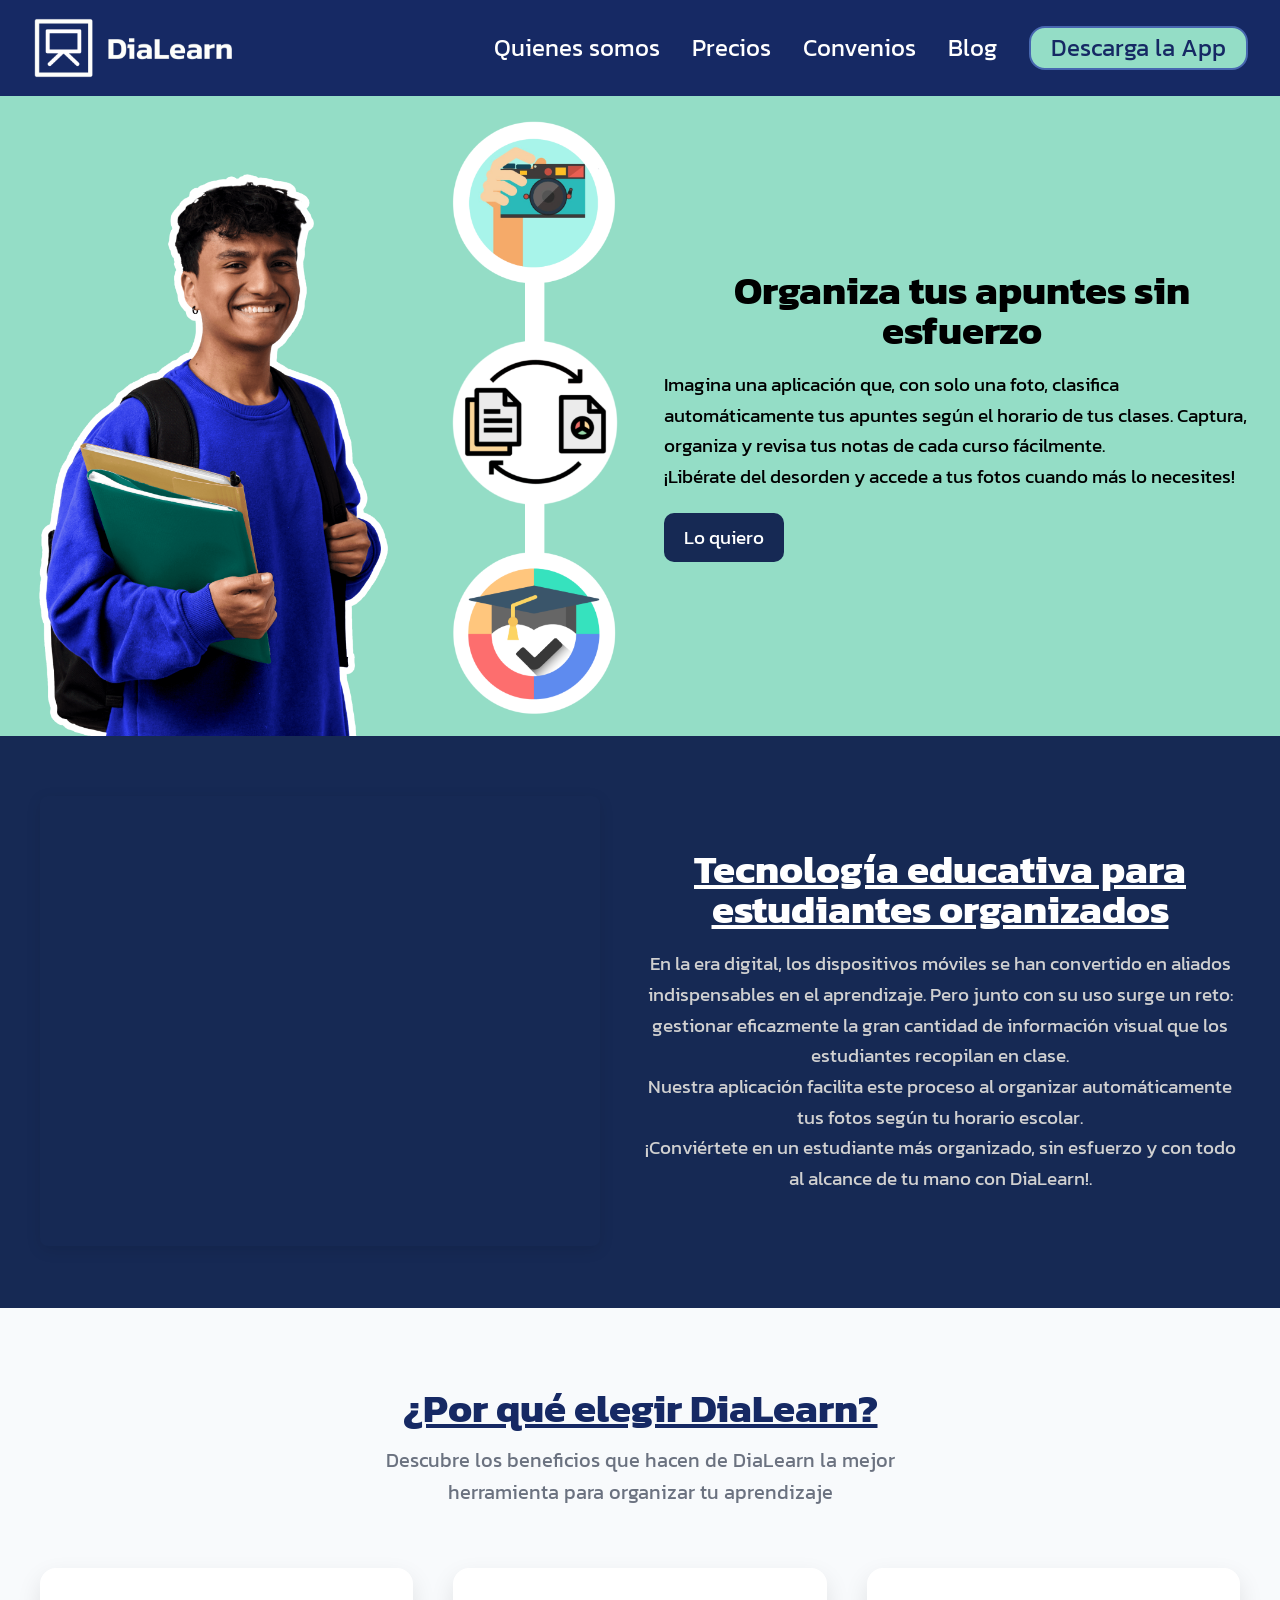
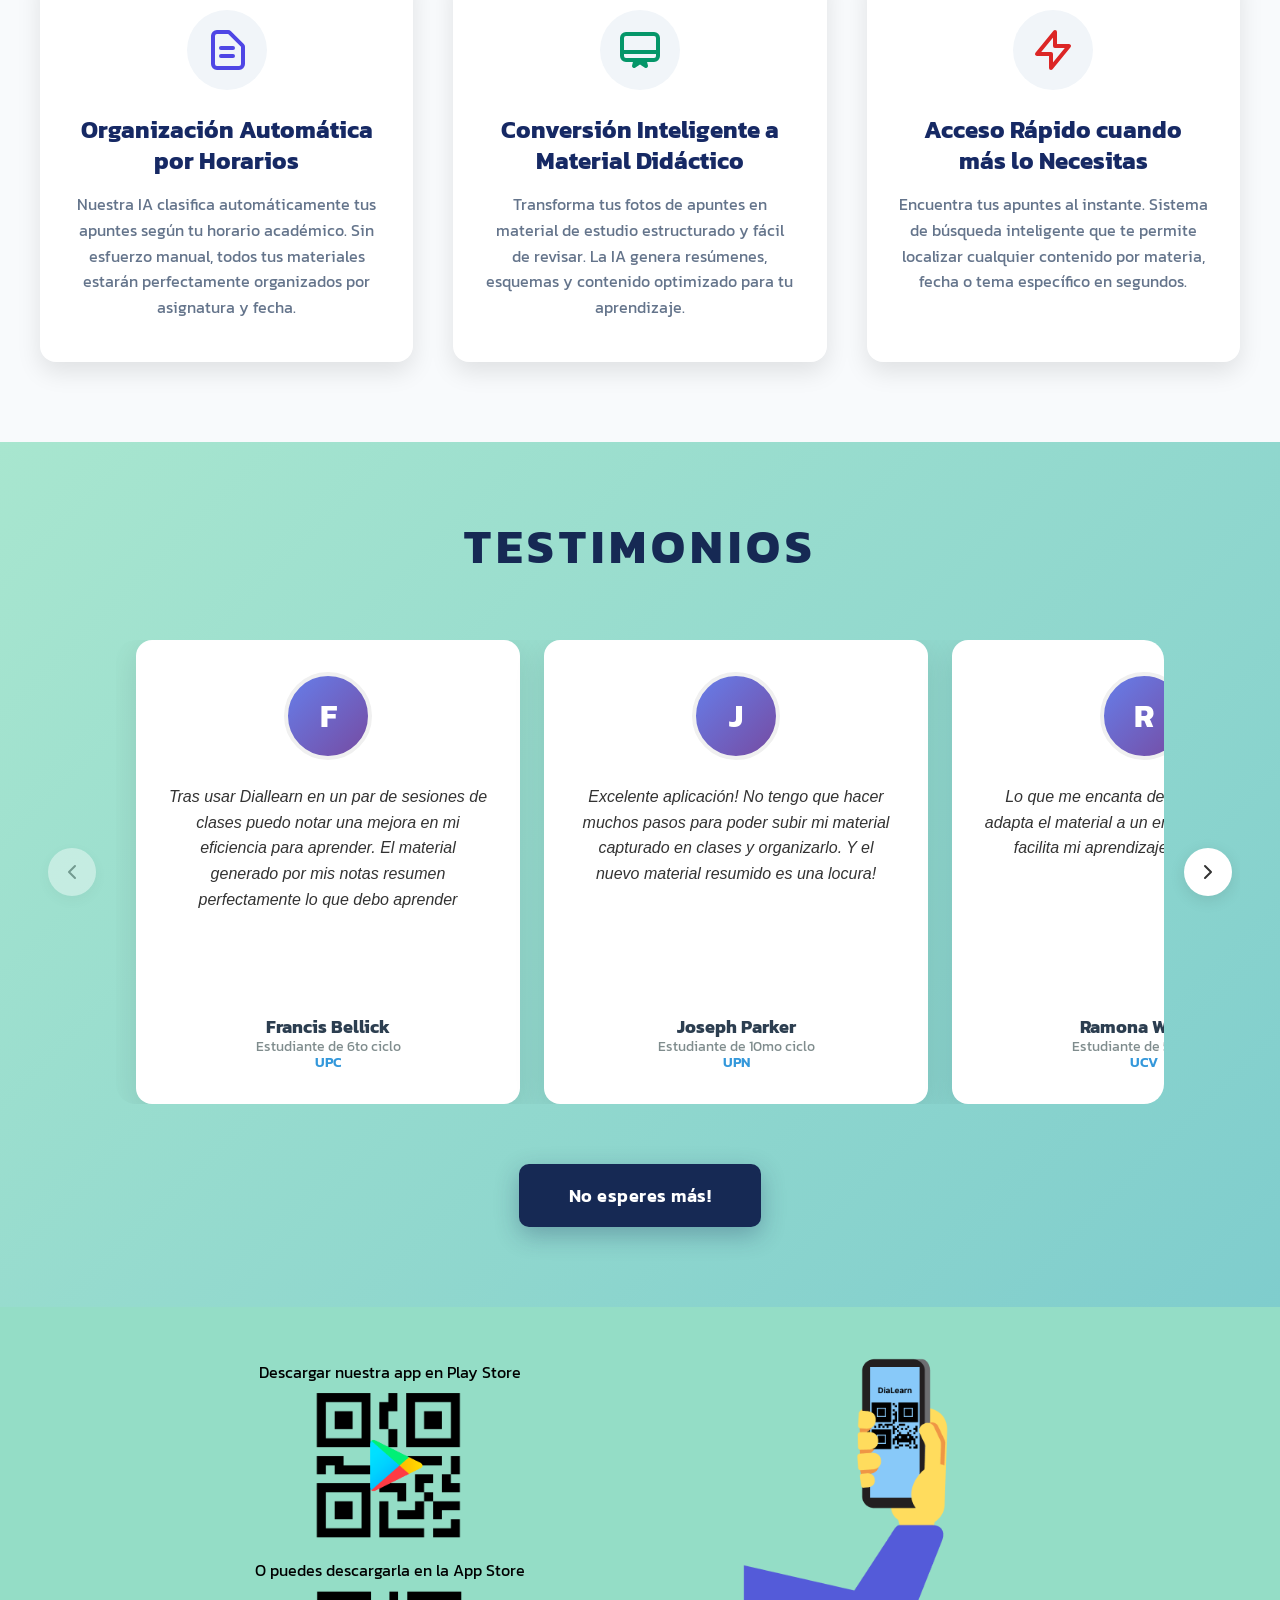
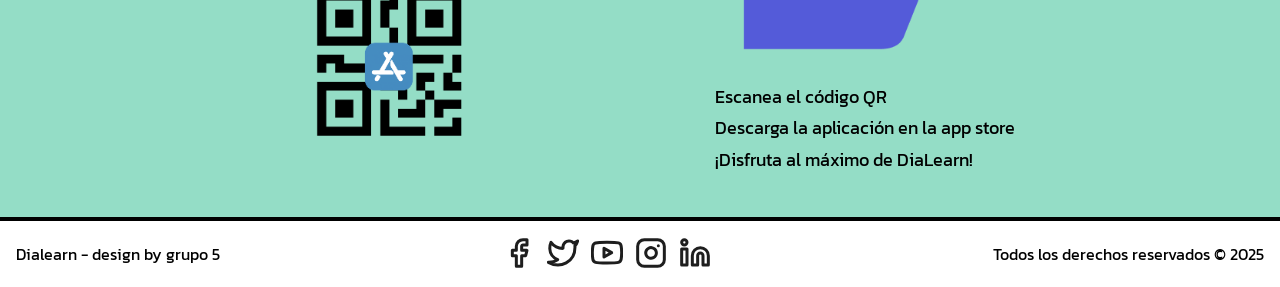
==== commit 3413a145: "feat: add feature Section" ====
--- a/index.html
+++ b/index.html
@@ -145,7 +145,55 @@
                 </p>
             </div>
         </div>
-    </section>    <!--Testimonials-->
+    </section>
+
+    <!--Features Section-->
+    <section class="features-section">
+        <div class="features-container">
+            <div class="features-header">
+                <h2>¿Por qué elegir DiaLearn?</h2>
+                <p>Descubre los beneficios que hacen de DiaLearn la mejor herramienta para organizar tu aprendizaje</p>
+            </div>
+            
+            <div class="features-grid">
+                <!-- Beneficio 1: Organización Automática -->
+                <div class="feature-card">
+                    <div class="feature-icon">
+                        <svg width="48" height="48" viewBox="0 0 24 24" fill="none" xmlns="http://www.w3.org/2000/svg">
+                            <path d="M9 11H15M9 15H15M17 21H7C5.89543 21 5 20.1046 5 19V5C5 3.89543 5.89543 3 7 3H12.5858C12.851 3 13.1054 3.10536 13.2929 3.29289L19.7071 9.70711C19.8946 9.89464 20 10.149 20 10.4142V19C20 20.1046 19.1046 21 18 21H17Z" stroke="#4F46E5" stroke-width="2" stroke-linecap="round" stroke-linejoin="round"/>
+                        </svg>
+                    </div>
+                    <h3>Organización Automática por Horarios</h3>
+                    <p>Nuestra IA clasifica automáticamente tus apuntes según tu horario académico. Sin esfuerzo manual, todos tus materiales estarán perfectamente organizados por asignatura y fecha.</p>
+                </div>
+
+                <!-- Beneficio 2: Conversión Inteligente -->
+                <div class="feature-card">
+                    <div class="feature-icon">
+                        <svg width="48" height="48" viewBox="0 0 24 24" fill="none" xmlns="http://www.w3.org/2000/svg">
+                            <path d="M9.75 17L9 20L12 18L15 20L14.25 17M3 13H21M5 17H19C20.1046 17 21 16.1046 21 15V6C21 4.89543 20.1046 4 19 4H5C3.89543 4 3 4.89543 3 6V15C3 16.1046 3.89543 17 5 17Z" stroke="#059669" stroke-width="2" stroke-linecap="round" stroke-linejoin="round"/>
+                        </svg>
+                    </div>
+                    <h3>Conversión Inteligente a Material Didáctico</h3>
+                    <p>Transforma tus fotos de apuntes en material de estudio estructurado y fácil de revisar. La IA genera resúmenes, esquemas y contenido optimizado para tu aprendizaje.</p>
+                </div>
+
+                <!-- Beneficio 3: Acceso Rápido y Eficiente -->
+                <div class="feature-card">
+                    <div class="feature-icon">
+                        <svg width="48" height="48" viewBox="0 0 24 24" fill="none" xmlns="http://www.w3.org/2000/svg">
+                            <path d="M13 10V3L4 14H11L11 21L20 10H13Z" stroke="#DC2626" stroke-width="2" stroke-linecap="round" stroke-linejoin="round"/>
+                        </svg>
+                    </div>
+                    <h3>Acceso Rápido cuando más lo Necesitas</h3>
+                    <p>Encuentra tus apuntes al instante. Sistema de búsqueda inteligente que te permite localizar cualquier contenido por materia, fecha o tema específico en segundos.</p>
+                </div>
+            </div>
+        </div>
+    </section>
+    <!--Features Section-->
+
+    <!--Testimonials-->
      <section class="testimonials">
         <h2 class="testimonials-title">Testimonios</h2>
         <div class="testimonials-container">
--- a/styles/styles.css
+++ b/styles/styles.css
@@ -748,4 +748,203 @@
         }
     }
 }
-/* Fin Responsiveness para Sección Hero*/+/* Fin Responsiveness para Sección Hero*/
+
+/* Features Section */
+.features-section {
+    background-color: #f8fafc;
+    padding: 80px 20px;
+    display: flex;
+    justify-content: center;
+    align-items: center;
+}
+
+.features-container {
+    max-width: 1200px;
+    width: 100%;
+    text-align: center;
+}
+
+.features-header {
+    margin-bottom: 60px;
+}
+
+.features-header h2 {
+    font-size: 2.5rem;
+    font-weight: 700;
+    color: #162964;
+    margin-bottom: 16px;
+    text-decoration: underline;
+}
+
+.features-header p {
+    font-size: 1.25rem;
+    color: #6b7280;
+    max-width: 600px;
+    margin: 0 auto;
+    line-height: 1.6;
+}
+
+.features-grid {
+    display: grid;
+    grid-template-columns: repeat(3, 1fr);
+    gap: 40px;
+    margin-top: 40px;
+}
+
+.feature-card {
+    background-color: #ffffff;
+    padding: 40px 30px;
+    border-radius: 16px;
+    box-shadow: 0 10px 25px rgba(0, 0, 0, 0.1);
+    transition: transform 0.3s ease, box-shadow 0.3s ease;
+    text-align: center;
+    border: 2px solid transparent;
+}
+
+.feature-card:hover {
+    transform: translateY(-8px);
+    box-shadow: 0 20px 40px rgba(0, 0, 0, 0.15);
+    border-color: #94DDC6;
+}
+
+.feature-icon {
+    display: flex;
+    justify-content: center;
+    align-items: center;
+    width: 80px;
+    height: 80px;
+    background-color: #f1f5f9;
+    border-radius: 50%;
+    margin: 0 auto 24px auto;
+    transition: background-color 0.3s ease;
+}
+
+.feature-card:hover .feature-icon {
+    background-color: #e2e8f0;
+}
+
+.feature-card h3 {
+    font-size: 1.5rem;
+    font-weight: 700;
+    color: #162964;
+    margin-bottom: 16px;
+    line-height: 1.3;
+}
+
+.feature-card p {
+    font-size: 1rem;
+    color: #64748b;
+    line-height: 1.6;
+    margin: 0;
+}
+
+/* Responsiveness para Features Section */
+@media (max-width: 1024px) {
+    .features-section {
+        padding: 60px 20px;
+    }
+    
+    .features-grid {
+        grid-template-columns: repeat(2, 1fr);
+        gap: 30px;
+    }
+    
+    .features-header h2 {
+        font-size: 2.25rem;
+    }
+    
+    .feature-card {
+        padding: 30px 25px;
+    }
+}
+
+@media (max-width: 768px) {
+    .features-section {
+        padding: 50px 15px;
+    }
+    
+    .features-grid {
+        grid-template-columns: 1fr;
+        gap: 25px;
+        max-width: 500px;
+        margin: 0 auto;
+    }
+    
+    .features-header h2 {
+        font-size: 2rem;
+    }
+    
+    .features-header p {
+        font-size: 1.125rem;
+    }
+    
+    .feature-card {
+        padding: 25px 20px;
+    }
+    
+    .feature-icon {
+        width: 70px;
+        height: 70px;
+        margin-bottom: 20px;
+    }
+    
+    .feature-icon svg {
+        width: 40px;
+        height: 40px;
+    }
+    
+    .feature-card h3 {
+        font-size: 1.25rem;
+        margin-bottom: 12px;
+    }
+    
+    .feature-card p {
+        font-size: 0.95rem;
+    }
+}
+
+@media (max-width: 480px) {
+    .features-section {
+        padding: 40px 10px;
+    }
+    
+    .features-header {
+        margin-bottom: 40px;
+    }
+    
+    .features-header h2 {
+        font-size: 1.75rem;
+        margin-bottom: 12px;
+    }
+    
+    .features-header p {
+        font-size: 1rem;
+    }
+    
+    .feature-card {
+        padding: 20px 15px;
+    }
+    
+    .feature-icon {
+        width: 60px;
+        height: 60px;
+        margin-bottom: 16px;
+    }
+    
+    .feature-icon svg {
+        width: 36px;
+        height: 36px;
+    }
+    
+    .feature-card h3 {
+        font-size: 1.125rem;
+        margin-bottom: 10px;
+    }
+    
+    .feature-card p {
+        font-size: 0.9rem;
+        line-height: 1.5;
+    }
+}
+/* Fin Features Section */
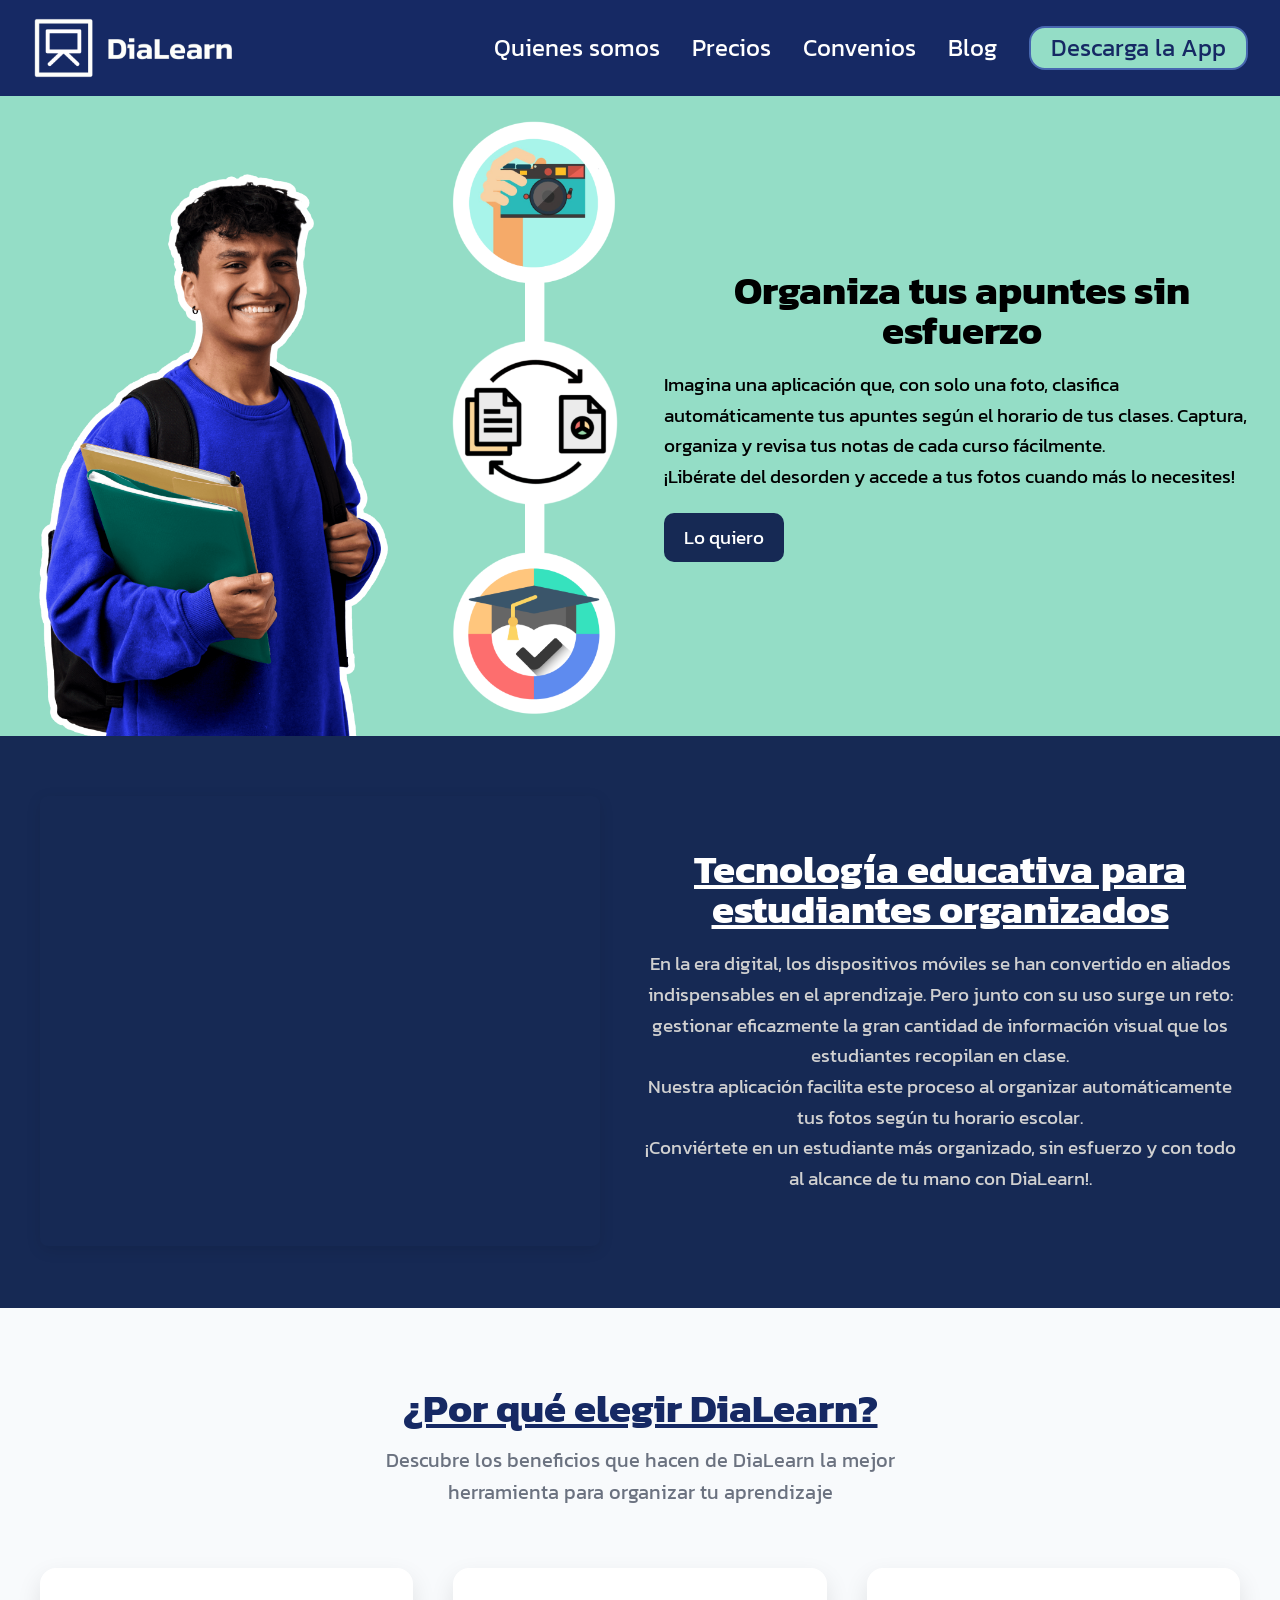
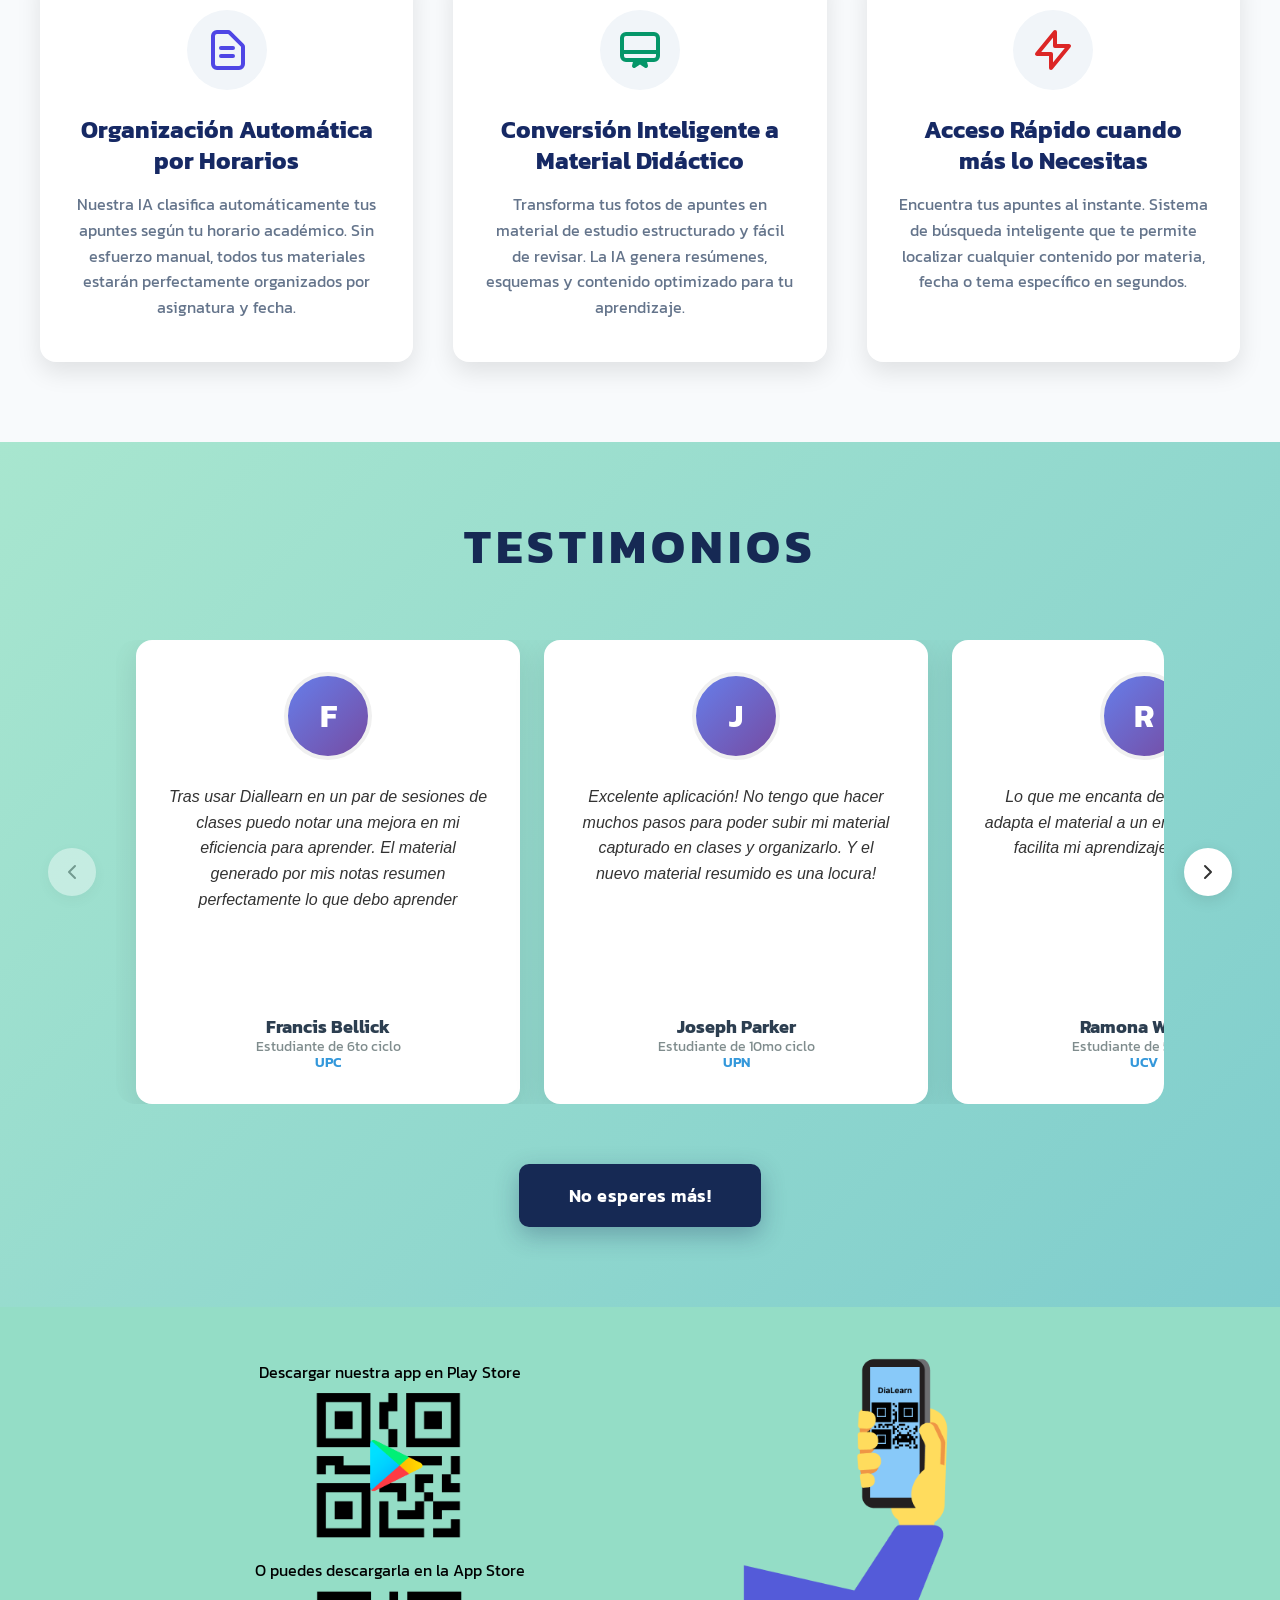
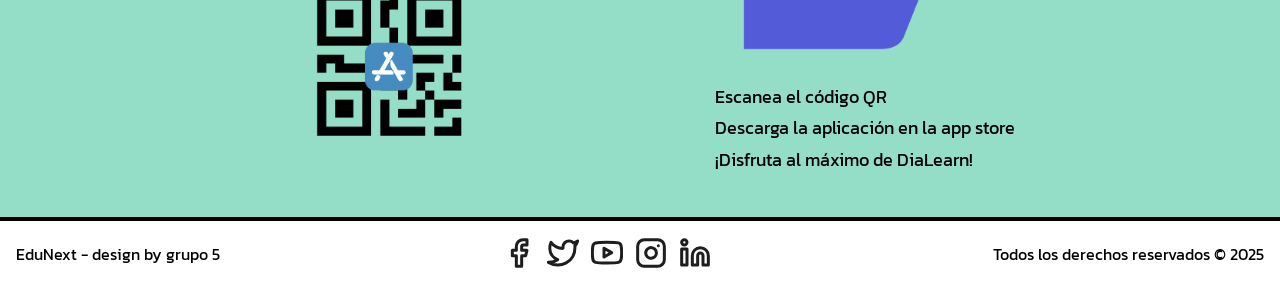
==== commit 27a3ca71: "feat: about-us page" ====
--- a/index.html
+++ b/index.html
@@ -19,9 +19,9 @@
     <meta property="og:title" content="DiaLearn - Convierte tus fotos en material didáctico con IA">
     <meta property="og:description"
         content="Aplicación educativa que utiliza inteligencia artificial para generar material didáctico a partir de tus fotos, organizadas por horario académico.">
-    <meta property="og:url" content="https://url.com">
+    <meta property="og:url" content="https://hallzyx.github.io/ihc_landingpage/">
     <meta property="og:site_name" content="DiaLearn">
-    <meta property="og:image" content="https://url.com/images/og-image.jpg">
+    <meta property="og:image" content="./assets/img/meta/thumbnail-rrss.webp">
     <meta property="og:image:width" content="1200">
     <meta property="og:image:height" content="630">
     <meta property="og:locale" content="es_ES">
@@ -31,7 +31,7 @@
     <meta name="twitter:title" content="DiaLearn - Convierte tus fotos en material didáctico con IA">
     <meta name="twitter:description"
         content="Aplicación educativa que utiliza IA para generar material didáctico a partir de tus fotos, organizadas por horario académico.">
-    <meta name="twitter:image" content="https://url.com/images/twitter-image.jpg">
+    <meta name="twitter:image" content="./assets/img/meta/thumbnail-rrss.webp">
     <meta name="twitter:site" content="@DiaLearnApp">
 
     <!-- Favicon -->
@@ -56,7 +56,7 @@
 
                 <!-- Navegación de Escritorio -->
                 <nav class="main-nav">
-                    <a href="#" class="nav-link">Quienes somos</a>
+                    <a href="about-us.html" class="nav-link">Quienes somos</a>
                     <a href="#" class="nav-link">Precios</a>
                     <a href="#" class="nav-link">Convenios</a>
                     <a href="#" class="nav-link">Blog</a>
@@ -82,7 +82,7 @@
         <!-- Menú Móvil -->
         <div id="mobile-menu">
             <div class="mobile-menu-links">
-                <a href="#" class="nav-link">Quienes somos</a>
+                <a href="about-us.html" class="nav-link">Quienes somos</a>
                 <a href="#" class="nav-link">Precios</a>
                 <a href="#" class="nav-link">Convenios</a>
                 <a href="#" class="nav-link">Blog</a>
@@ -356,11 +356,10 @@
     <!--download-section-->
 
     <!--Footer-->
-    <footer>
-		<div class="footer-container">
-			<div class="footer-subcontainer">
-				Dialearn - design by grupo 5
-			</div>
+    <footer>        <div class="footer-container">
+            <div class="footer-subcontainer">
+                EduNext - design by grupo 5
+            </div>
 
 			<div class="footer-subcontainer footer-social-links">
 				<a class="footer-social-icon" href="#" target="_blank">
--- a/styles/styles.css
+++ b/styles/styles.css
@@ -947,4 +947,435 @@
         line-height: 1.5;
     }
 }
-/* Fin Features Section */+/* Fin Features Section */
+
+/* About Us Page Styles */
+
+/* Navigation Active State */
+.nav-link.active {
+    color: #94DDC6;
+    font-weight: 700;
+}
+
+/* About Hero Section */
+.about-hero {
+    background: linear-gradient(135deg, #162964 0%, #4767B0 100%);
+    padding: 120px 20px 80px 20px;
+    color: white;
+    text-align: center;
+}
+
+.about-hero-container {
+    max-width: 800px;
+    margin: 0 auto;
+}
+
+.about-hero h1 {
+    font-size: 3.5rem;
+    font-weight: 700;
+    margin-bottom: 24px;
+    text-shadow: 2px 2px 4px rgba(0, 0, 0, 0.3);
+}
+
+.about-hero-subtitle {
+    font-size: 1.5rem;
+    font-weight: 600;
+    color: #94DDC6;
+    margin-bottom: 20px;
+}
+
+.about-hero-description {
+    font-size: 1.25rem;
+    line-height: 1.6;
+    color: #e2e8f0;
+    max-width: 600px;
+    margin: 0 auto;
+}
+
+/* Mission & Vision Section */
+.mission-vision {
+    padding: 80px 20px;
+    background-color: #f8fafc;
+}
+
+.mission-vision-container {
+    max-width: 1200px;
+    margin: 0 auto;
+}
+
+.mission-vision-grid {
+    display: grid;
+    grid-template-columns: 1fr 1fr;
+    gap: 60px;
+    align-items: stretch;
+}
+
+.mission-card,
+.vision-card {
+    background: white;
+    padding: 40px;
+    border-radius: 20px;
+    box-shadow: 0 15px 35px rgba(0, 0, 0, 0.1);
+    text-align: center;
+    border: 3px solid transparent;
+    transition: all 0.3s ease;
+}
+
+.mission-card:hover,
+.vision-card:hover {
+    transform: translateY(-10px);
+    border-color: #94DDC6;
+    box-shadow: 0 25px 50px rgba(0, 0, 0, 0.15);
+}
+
+.mission-icon,
+.vision-icon {
+    margin: 0 auto 30px auto;
+    width: 80px;
+    height: 80px;
+    display: flex;
+    align-items: center;
+    justify-content: center;
+}
+
+.mission-card h3,
+.vision-card h3 {
+    font-size: 2rem;
+    color: #162964;
+    margin-bottom: 20px;
+    font-weight: 700;
+}
+
+.mission-card p,
+.vision-card p {
+    font-size: 1.1rem;
+    color: #64748b;
+    line-height: 1.7;
+}
+
+/* Company Story Section */
+.company-story {
+    padding: 80px 20px;
+    background-color: white;
+}
+
+.story-container {
+    max-width: 1200px;
+    margin: 0 auto;
+}
+
+.story-content {
+    display: grid;
+    grid-template-columns: 1fr 1fr;
+    gap: 60px;
+    align-items: center;
+}
+
+.story-text h2 {
+    font-size: 2.5rem;
+    color: #162964;
+    margin-bottom: 30px;
+    font-weight: 700;
+    text-decoration: underline;
+}
+
+.story-text p {
+    font-size: 1.1rem;
+    color: #64748b;
+    line-height: 1.7;
+    margin-bottom: 25px;
+}
+
+.story-stats {
+    display: grid;
+    grid-template-columns: repeat(3, 1fr);
+    gap: 30px;
+    margin-top: 40px;
+}
+
+.stat-item {
+    text-align: center;
+    padding: 20px;
+    border-radius: 12px;
+    background-color: #f1f5f9;
+}
+
+.stat-item h4 {
+    font-size: 2rem;
+    color: #162964;
+    font-weight: 700;
+    margin-bottom: 8px;
+}
+
+.stat-item p {
+    font-size: 0.9rem;
+    color: #64748b;
+    margin: 0;
+}
+
+.story-image {
+    display: flex;
+    justify-content: center;
+    align-items: center;
+}
+
+.story-placeholder {
+    border-radius: 20px;
+    overflow: hidden;
+    box-shadow: 0 15px 35px rgba(0, 0, 0, 0.1);
+}
+
+/* Company Values Section */
+.company-values {
+    padding: 80px 20px;
+    background-color: #f8fafc;
+}
+
+.values-container {
+    max-width: 1200px;
+    margin: 0 auto;
+}
+
+.values-header {
+    text-align: center;
+    margin-bottom: 60px;
+}
+
+.values-header h2 {
+    font-size: 2.5rem;
+    color: #162964;
+    margin-bottom: 20px;
+    font-weight: 700;
+    text-decoration: underline;
+}
+
+.values-header p {
+    font-size: 1.25rem;
+    color: #64748b;
+    max-width: 600px;
+    margin: 0 auto;
+}
+
+.values-grid {
+    display: grid;
+    grid-template-columns: repeat(2, 1fr);
+    gap: 40px;
+}
+
+.value-card {
+    background: white;
+    padding: 35px;
+    border-radius: 16px;
+    box-shadow: 0 10px 25px rgba(0, 0, 0, 0.1);
+    transition: all 0.3s ease;
+    text-align: center;
+}
+
+.value-card:hover {
+    transform: translateY(-8px);
+    box-shadow: 0 20px 40px rgba(0, 0, 0, 0.15);
+}
+
+.value-icon {
+    margin: 0 auto 24px auto;
+    width: 80px;
+    height: 80px;
+    background-color: #f1f5f9;
+    border-radius: 50%;
+    display: flex;
+    align-items: center;
+    justify-content: center;
+}
+
+.value-card h3 {
+    font-size: 1.5rem;
+    color: #162964;
+    margin-bottom: 16px;
+    font-weight: 700;
+}
+
+.value-card p {
+    font-size: 1rem;
+    color: #64748b;
+    line-height: 1.6;
+}
+
+/* About CTA Section */
+.about-cta {
+    padding: 80px 20px;
+    background: linear-gradient(135deg, #162964 0%, #4767B0 100%);
+    color: white;
+    text-align: center;
+}
+
+.about-cta-container {
+    max-width: 800px;
+    margin: 0 auto;
+}
+
+.about-cta h2 {
+    font-size: 2.5rem;
+    font-weight: 700;
+    margin-bottom: 20px;
+}
+
+.about-cta p {
+    font-size: 1.25rem;
+    line-height: 1.6;
+    margin-bottom: 40px;
+    color: #e2e8f0;
+}
+
+.about-cta-buttons {
+    display: flex;
+    gap: 20px;
+    justify-content: center;
+    flex-wrap: wrap;
+}
+
+.cta-primary,
+.cta-secondary {
+    padding: 16px 32px;
+    border-radius: 12px;
+    font-size: 1.1rem;
+    font-weight: 600;
+    text-decoration: none;
+    transition: all 0.3s ease;
+    display: inline-block;
+}
+
+.cta-primary {
+    background-color: #94DDC6;
+    color: #162964;
+    border: 2px solid #94DDC6;
+}
+
+.cta-primary:hover {
+    background-color: #7cc4a8;
+    transform: translateY(-2px);
+    box-shadow: 0 10px 25px rgba(148, 221, 198, 0.4);
+}
+
+.cta-secondary {
+    background-color: transparent;
+    color: white;
+    border: 2px solid white;
+}
+
+.cta-secondary:hover {
+    background-color: white;
+    color: #162964;
+    transform: translateY(-2px);
+}
+
+/* Responsive Design for About Us */
+@media (max-width: 1024px) {
+    .mission-vision-grid {
+        gap: 40px;
+    }
+    
+    .story-content {
+        gap: 40px;
+    }
+    
+    .values-grid {
+        gap: 30px;
+    }
+}
+
+@media (max-width: 768px) {
+    .about-hero {
+        padding: 100px 15px 60px 15px;
+    }
+    
+    .about-hero h1 {
+        font-size: 2.5rem;
+    }
+    
+    .about-hero-subtitle {
+        font-size: 1.25rem;
+    }
+    
+    .mission-vision-grid {
+        grid-template-columns: 1fr;
+        gap: 30px;
+    }
+    
+    .story-content {
+        grid-template-columns: 1fr;
+        gap: 40px;
+    }
+    
+    .story-stats {
+        grid-template-columns: 1fr;
+        gap: 20px;
+        margin-top: 30px;
+    }
+    
+    .values-grid {
+        grid-template-columns: 1fr;
+        gap: 25px;
+    }
+    
+    .about-cta h2 {
+        font-size: 2rem;
+    }
+    
+    .about-cta-buttons {
+        flex-direction: column;
+        align-items: center;
+    }
+    
+    .cta-primary,
+    .cta-secondary {
+        width: 100%;
+        max-width: 300px;
+        text-align: center;
+    }
+}
+
+@media (max-width: 480px) {
+    .about-hero {
+        padding: 80px 10px 50px 10px;
+    }
+    
+    .about-hero h1 {
+        font-size: 2rem;
+    }
+    
+    .about-hero-subtitle {
+        font-size: 1.125rem;
+    }
+    
+    .mission-card,
+    .vision-card {
+        padding: 30px 20px;
+    }
+    
+    .mission-card h3,
+    .vision-card h3 {
+        font-size: 1.5rem;
+    }
+    
+    .story-text h2 {
+        font-size: 2rem;
+    }
+    
+    .values-header h2 {
+        font-size: 2rem;
+    }
+    
+    .value-card {
+        padding: 25px 20px;
+    }
+    
+    .about-cta {
+        padding: 60px 10px;
+    }
+    
+    .about-cta h2 {
+        font-size: 1.75rem;
+    }
+}
+
+/* Fin About Us Page Styles */
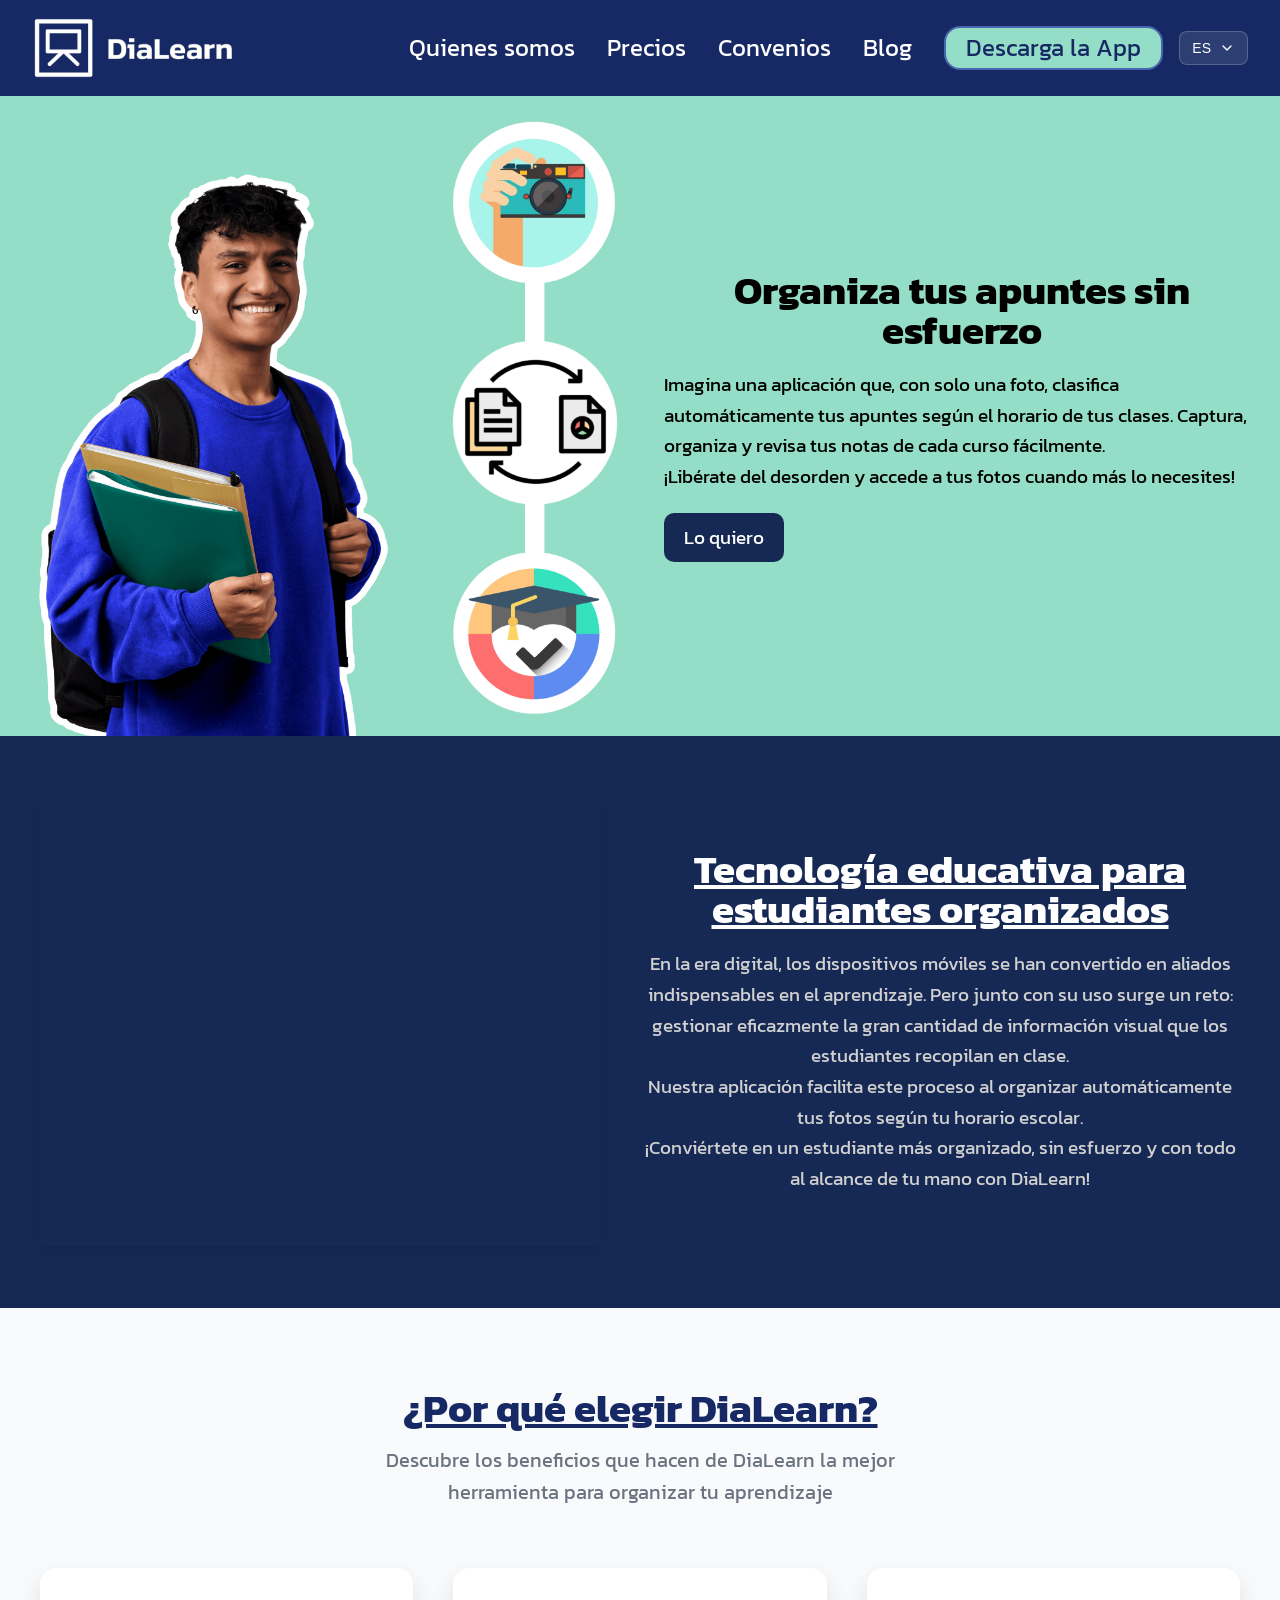
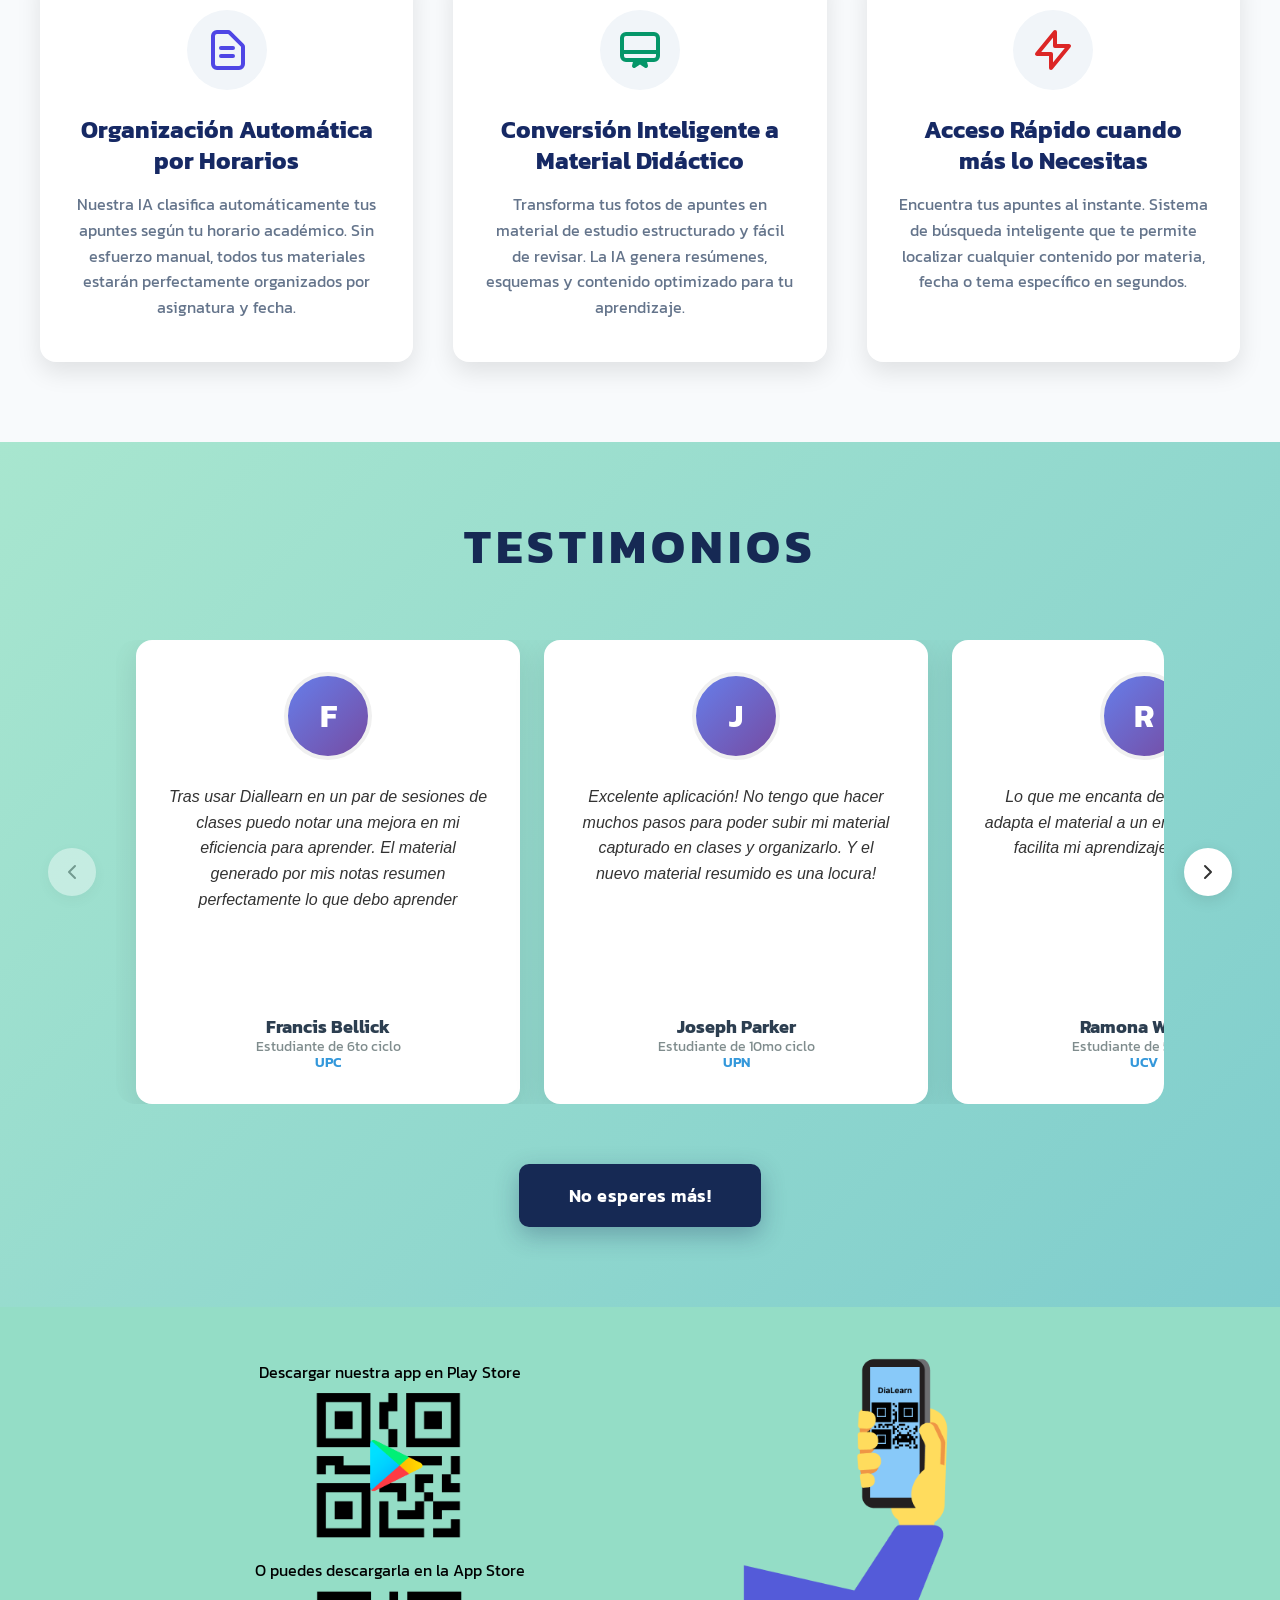
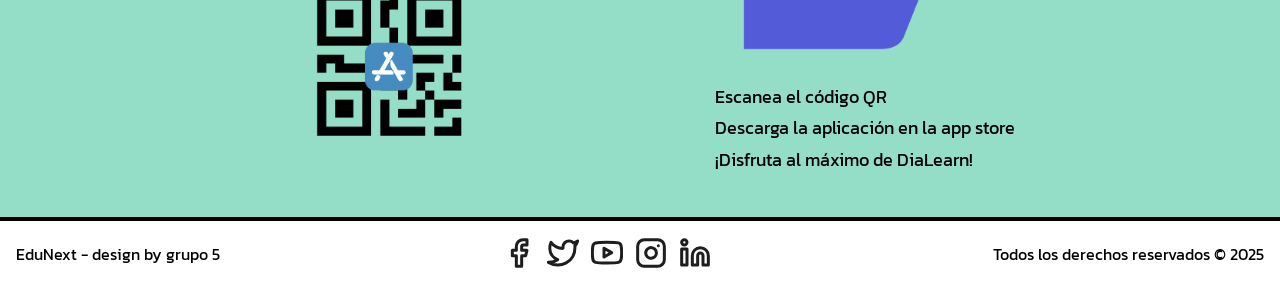
==== commit 21f2d4a2: "feat: i18n translation US - ESP added" ====
--- a/index.html
+++ b/index.html
@@ -1,5 +1,5 @@
 <!DOCTYPE html>
-<html lang="en">
+<html lang="es">
 
 <head>
     <meta charset="UTF-8">
@@ -21,7 +21,7 @@
         content="Aplicación educativa que utiliza inteligencia artificial para generar material didáctico a partir de tus fotos, organizadas por horario académico.">
     <meta property="og:url" content="https://hallzyx.github.io/ihc_landingpage/">
     <meta property="og:site_name" content="DiaLearn">
-    <meta property="og:image" content="./assets/img/meta/thumbnail-rrss.webp">
+    <meta property="og:image" content="https://hallzyx.github.io/ihc_landingpage/assets/img/meta/thumbnail-rrss.webp">
     <meta property="og:image:width" content="1200">
     <meta property="og:image:height" content="630">
     <meta property="og:locale" content="es_ES">
@@ -31,11 +31,11 @@
     <meta name="twitter:title" content="DiaLearn - Convierte tus fotos en material didáctico con IA">
     <meta name="twitter:description"
         content="Aplicación educativa que utiliza IA para generar material didáctico a partir de tus fotos, organizadas por horario académico.">
-    <meta name="twitter:image" content="./assets/img/meta/thumbnail-rrss.webp">
+    <meta name="twitter:image" content="https://hallzyx.github.io/ihc_landingpage/assets/img/meta/thumbnail-rrss.webp">
     <meta name="twitter:site" content="@DiaLearnApp">
 
     <!-- Favicon -->
-    <link rel="icon" type="image/x-icon" href="./assets/img/favicon.ico">
+    <link rel="icon" type="image/x-icon" href="https://hallzyx.github.io/ihc_landingpage/assets/img/favicon.ico">
     <link href="https://fonts.googleapis.com/css2?family=Kanit:wght@400;700&display=swap" rel="stylesheet">
     <link rel="stylesheet" href="./styles/reset.css">
     <link rel="stylesheet" href="./styles/styles.css">
@@ -56,13 +56,30 @@
 
                 <!-- Navegación de Escritorio -->
                 <nav class="main-nav">
-                    <a href="about-us.html" class="nav-link">Quienes somos</a>
-                    <a href="#" class="nav-link">Precios</a>
-                    <a href="#" class="nav-link">Convenios</a>
-                    <a href="#" class="nav-link">Blog</a>
-                    <a href="#" class="header-button">
+                    <a href="about-us.html" class="nav-link" data-i18n="nav.about">Quienes somos</a>
+                    <a href="#" class="nav-link" data-i18n="nav.pricing">Precios</a>
+                    <a href="#" class="nav-link" data-i18n="nav.partnerships">Convenios</a>
+                    <a href="#" class="nav-link" data-i18n="nav.blog">Blog</a>
+                    <a href="#" class="header-button" data-i18n="nav.download">
                         Descarga la App
                     </a>
+                    <!-- Selector de idioma -->
+                    <div class="language-selector">
+                        <button id="language-toggle" class="language-btn" aria-label="Cambiar idioma">
+                            <span id="current-lang">ES</span>
+                            <svg width="16" height="16" viewBox="0 0 24 24" fill="none" xmlns="http://www.w3.org/2000/svg">
+                                <path d="M6 9L12 15L18 9" stroke="currentColor" stroke-width="2" stroke-linecap="round" stroke-linejoin="round"/>
+                            </svg>
+                        </button>
+                        <div id="language-dropdown" class="language-dropdown">
+                            <button class="language-option" data-lang="es">
+                                🇪🇸 Español
+                            </button>
+                            <button class="language-option" data-lang="en">
+                                🇺🇸 English
+                            </button>
+                        </div>
+                    </div>
                 </nav>
 
                 <!-- Botón de Menú Móvil -->
@@ -82,13 +99,22 @@
         <!-- Menú Móvil -->
         <div id="mobile-menu">
             <div class="mobile-menu-links">
-                <a href="about-us.html" class="nav-link">Quienes somos</a>
-                <a href="#" class="nav-link">Precios</a>
-                <a href="#" class="nav-link">Convenios</a>
-                <a href="#" class="nav-link">Blog</a>
-                <a href="#" class="header-button">
+                <a href="about-us.html" class="nav-link" data-i18n="nav.about">Quienes somos</a>
+                <a href="#" class="nav-link" data-i18n="nav.pricing">Precios</a>
+                <a href="#" class="nav-link" data-i18n="nav.partnerships">Convenios</a>
+                <a href="#" class="nav-link" data-i18n="nav.blog">Blog</a>
+                <a href="#" class="header-button" data-i18n="nav.download">
                     Descarga la App
                 </a>
+                <!-- Selector de idioma móvil -->
+                <div class="mobile-language-selector">
+                    <button class="language-option mobile-lang" data-lang="es">
+                        🇪🇸 Español
+                    </button>
+                    <button class="language-option mobile-lang" data-lang="en">
+                        🇺🇸 English
+                    </button>
+                </div>
             </div>
         </div>
     </header>
@@ -102,16 +128,16 @@
         </div>
         <div class="hero-content-container">
             <div class="hero-title-container">
-                <h1>Organiza tus apuntes sin esfuerzo</h1>
+                <h1 data-i18n="hero.title">Organiza tus apuntes sin esfuerzo</h1>
             </div>
             <div class="hero-paragraph-container">
-                <p>
+                <p data-i18n="hero.description">
                     Imagina una aplicación que, con solo una foto, clasifica automáticamente tus apuntes según el horario de tus clases.
                     Captura, organiza y revisa tus notas de cada curso fácilmente.<br>¡Libérate del desorden y accede a tus fotos cuando más lo necesites!
                 </p>
             </div>
             <div class="hero-button-container">
-                <button>Lo quiero</button>
+                <button data-i18n="hero.cta">Lo quiero</button>
             </div>
         </div>
     </section>
@@ -128,18 +154,18 @@
                     allowfullscreen></iframe>
             </div>
             <div class="video_text">
-                <h2>Tecnología educativa para estudiantes organizados</h2>
-                <p>
+                <h2 data-i18n="video.title">Tecnología educativa para estudiantes organizados</h2>
+                <p data-i18n="video.paragraph1">
                     En la era digital, los dispositivos móviles se han convertido en
                     aliados indispensables en el aprendizaje. Pero junto con su uso
                     surge un reto: gestionar eficazmente la gran cantidad de información
                     visual que los estudiantes recopilan en clase.
                 </p>
-                <p>
+                <p data-i18n="video.paragraph2">
                     Nuestra aplicación facilita este proceso al organizar
                     automáticamente tus fotos según tu horario escolar.
                 </p>
-                <p>
+                <p data-i18n="video.paragraph3">
                     ¡Conviértete en un estudiante más organizado, sin esfuerzo y con
                     todo al alcance de tu mano con DiaLearn!.
                 </p>
@@ -151,8 +177,8 @@
     <section class="features-section">
         <div class="features-container">
             <div class="features-header">
-                <h2>¿Por qué elegir DiaLearn?</h2>
-                <p>Descubre los beneficios que hacen de DiaLearn la mejor herramienta para organizar tu aprendizaje</p>
+                <h2 data-i18n="features.title">¿Por qué elegir DiaLearn?</h2>
+                <p data-i18n="features.subtitle">Descubre los beneficios que hacen de DiaLearn la mejor herramienta para organizar tu aprendizaje</p>
             </div>
             
             <div class="features-grid">
@@ -163,8 +189,8 @@
                             <path d="M9 11H15M9 15H15M17 21H7C5.89543 21 5 20.1046 5 19V5C5 3.89543 5.89543 3 7 3H12.5858C12.851 3 13.1054 3.10536 13.2929 3.29289L19.7071 9.70711C19.8946 9.89464 20 10.149 20 10.4142V19C20 20.1046 19.1046 21 18 21H17Z" stroke="#4F46E5" stroke-width="2" stroke-linecap="round" stroke-linejoin="round"/>
                         </svg>
                     </div>
-                    <h3>Organización Automática por Horarios</h3>
-                    <p>Nuestra IA clasifica automáticamente tus apuntes según tu horario académico. Sin esfuerzo manual, todos tus materiales estarán perfectamente organizados por asignatura y fecha.</p>
+                    <h3 data-i18n="features.feature1.title">Organización Automática por Horarios</h3>
+                    <p data-i18n="features.feature1.description">Nuestra IA clasifica automáticamente tus apuntes según tu horario académico. Sin esfuerzo manual, todos tus materiales estarán perfectamente organizados por asignatura y fecha.</p>
                 </div>
 
                 <!-- Beneficio 2: Conversión Inteligente -->
@@ -174,8 +200,8 @@
                             <path d="M9.75 17L9 20L12 18L15 20L14.25 17M3 13H21M5 17H19C20.1046 17 21 16.1046 21 15V6C21 4.89543 20.1046 4 19 4H5C3.89543 4 3 4.89543 3 6V15C3 16.1046 3.89543 17 5 17Z" stroke="#059669" stroke-width="2" stroke-linecap="round" stroke-linejoin="round"/>
                         </svg>
                     </div>
-                    <h3>Conversión Inteligente a Material Didáctico</h3>
-                    <p>Transforma tus fotos de apuntes en material de estudio estructurado y fácil de revisar. La IA genera resúmenes, esquemas y contenido optimizado para tu aprendizaje.</p>
+                    <h3 data-i18n="features.feature2.title">Conversión Inteligente a Material Didáctico</h3>
+                    <p data-i18n="features.feature2.description">Transforma tus fotos de apuntes en material de estudio estructurado y fácil de revisar. La IA genera resúmenes, esquemas y contenido optimizado para tu aprendizaje.</p>
                 </div>
 
                 <!-- Beneficio 3: Acceso Rápido y Eficiente -->
@@ -185,8 +211,8 @@
                             <path d="M13 10V3L4 14H11L11 21L20 10H13Z" stroke="#DC2626" stroke-width="2" stroke-linecap="round" stroke-linejoin="round"/>
                         </svg>
                     </div>
-                    <h3>Acceso Rápido cuando más lo Necesitas</h3>
-                    <p>Encuentra tus apuntes al instante. Sistema de búsqueda inteligente que te permite localizar cualquier contenido por materia, fecha o tema específico en segundos.</p>
+                    <h3 data-i18n="features.feature3.title">Acceso Rápido cuando más lo Necesitas</h3>
+                    <p data-i18n="features.feature3.description">Encuentra tus apuntes al instante. Sistema de búsqueda inteligente que te permite localizar cualquier contenido por materia, fecha o tema específico en segundos.</p>
                 </div>
             </div>
         </div>
@@ -195,7 +221,7 @@
 
     <!--Testimonials-->
      <section class="testimonials">
-        <h2 class="testimonials-title">Testimonios</h2>
+        <h2 class="testimonials-title" data-i18n="testimonials.title">Testimonios</h2>
         <div class="testimonials-container">
             <!-- Botón anterior -->
             <button class="testimonial-nav-btn testimonial-prev" id="prevBtn">
@@ -328,7 +354,7 @@
 
         <!-- Botón de acción -->
         <div class="testimonials-cta">
-            <button class="testimonials-cta-btn">No esperes más!</button>
+            <button class="testimonials-cta-btn" data-i18n="testimonials.cta">No esperes más!</button>
         </div>
     </section>
     <!--Testimonials-->
@@ -337,18 +363,18 @@
     <section class="download-section">
         <div class="download-container">
             <div class="download-left">
-                <h3>Descargar nuestra app en Play Store</h3>
+                <h3 data-i18n="download.playstore">Descargar nuestra app en Play Store</h3>
                 <img src="./assets/img/download/play-store.png" alt="QR play store image" class="qr">
-                <h3>O puedes descargarla en la App Store</h3>
+                <h3 data-i18n="download.appstore">O puedes descargarla en la App Store</h3>
                 <img src="./assets/img/download/app-store.png" alt="QR app store image" class="qr">
             </div>
 
             <div class="download-right">
                 <img src="./assets/img/download/qr-phone.png" alt="QR phone image" class="celular-img">
                 <ol class="pasos">
-                    <li>Escanea el código QR</li>
-                    <li>Descarga la aplicación en la app store</li>
-                    <li>¡Disfruta al máximo de DiaLearn!</li>
+                    <li data-i18n="download.step1">Escanea el código QR</li>
+                    <li data-i18n="download.step2">Descarga la aplicación en la app store</li>
+                    <li data-i18n="download.step3">¡Disfruta al máximo de DiaLearn!</li>
                 </ol>
             </div>
         </div>
--- a/styles/styles.css
+++ b/styles/styles.css
@@ -1378,4 +1378,127 @@
     }
 }
 
-/* Fin About Us Page Styles */+/* Fin About Us Page Styles */
+
+/* Language Selector Styles */
+.language-selector {
+    position: relative;
+    margin-left: 1rem;
+}
+
+.language-btn {
+    display: flex;
+    align-items: center;
+    gap: 0.5rem;
+    background: rgba(255, 255, 255, 0.1);
+    border: 1px solid rgba(255, 255, 255, 0.2);
+    color: white;
+    padding: 0.5rem 0.75rem;
+    border-radius: 0.5rem;
+    cursor: pointer;
+    font-size: 0.875rem;
+    font-weight: 500;
+    transition: all 0.3s ease;
+}
+
+.language-btn:hover {
+    background: rgba(255, 255, 255, 0.2);
+    border-color: rgba(255, 255, 255, 0.3);
+}
+
+.language-dropdown {
+    position: absolute;
+    top: 100%;
+    right: 0;
+    background: white;
+    border: 1px solid #e5e7eb;
+    border-radius: 0.5rem;
+    box-shadow: 0 10px 25px rgba(0, 0, 0, 0.15);
+    min-width: 150px;
+    z-index: 1000;
+    display: none;
+    overflow: hidden;
+    margin-top: 0.5rem;
+}
+
+.language-dropdown.show {
+    display: block;
+}
+
+.language-option {
+    width: 100%;
+    padding: 0.75rem 1rem;
+    border: none;
+    background: white;
+    color: #374151;
+    cursor: pointer;
+    font-size: 0.875rem;
+    font-weight: 500;
+    text-align: left;
+    transition: background-color 0.2s ease;
+}
+
+.language-option:hover {
+    background-color: #f3f4f6;
+}
+
+.language-option.active {
+    background-color: #162964;
+    color: white;
+}
+
+/* Mobile Language Selector */
+.mobile-language-selector {
+    margin-top: 1rem;
+    padding-top: 1rem;
+    border-top: 1px solid rgba(255, 255, 255, 0.2);
+    display: flex;
+    gap: 0.5rem;
+}
+
+.mobile-lang {
+    flex: 1;
+    padding: 0.75rem 1rem;
+    background: rgba(255, 255, 255, 0.1);
+    border: 1px solid rgba(255, 255, 255, 0.2);
+    color: white;
+    border-radius: 0.5rem;
+    font-size: 0.875rem;
+    font-weight: 500;
+    transition: all 0.3s ease;
+}
+
+.mobile-lang:hover,
+.mobile-lang.active {
+    background: rgba(148, 221, 198, 0.3);
+    border-color: #94DDC6;
+}
+
+/* Responsive adjustments for language selector */
+@media (max-width: 1024px) {
+    .language-selector {
+        display: none;
+    }
+}
+
+@media (max-width: 768px) {
+    .mobile-language-selector {
+        flex-direction: column;
+    }
+    
+    .mobile-lang {
+        text-align: center;
+    }
+}
+
+/* Transition animations for i18n */
+.fade-transition {
+    opacity: 0;
+    transition: opacity 0.3s ease;
+}
+
+.fade-transition.show {
+    opacity: 1;
+}
+
+/* Fin Language Selector Styles */
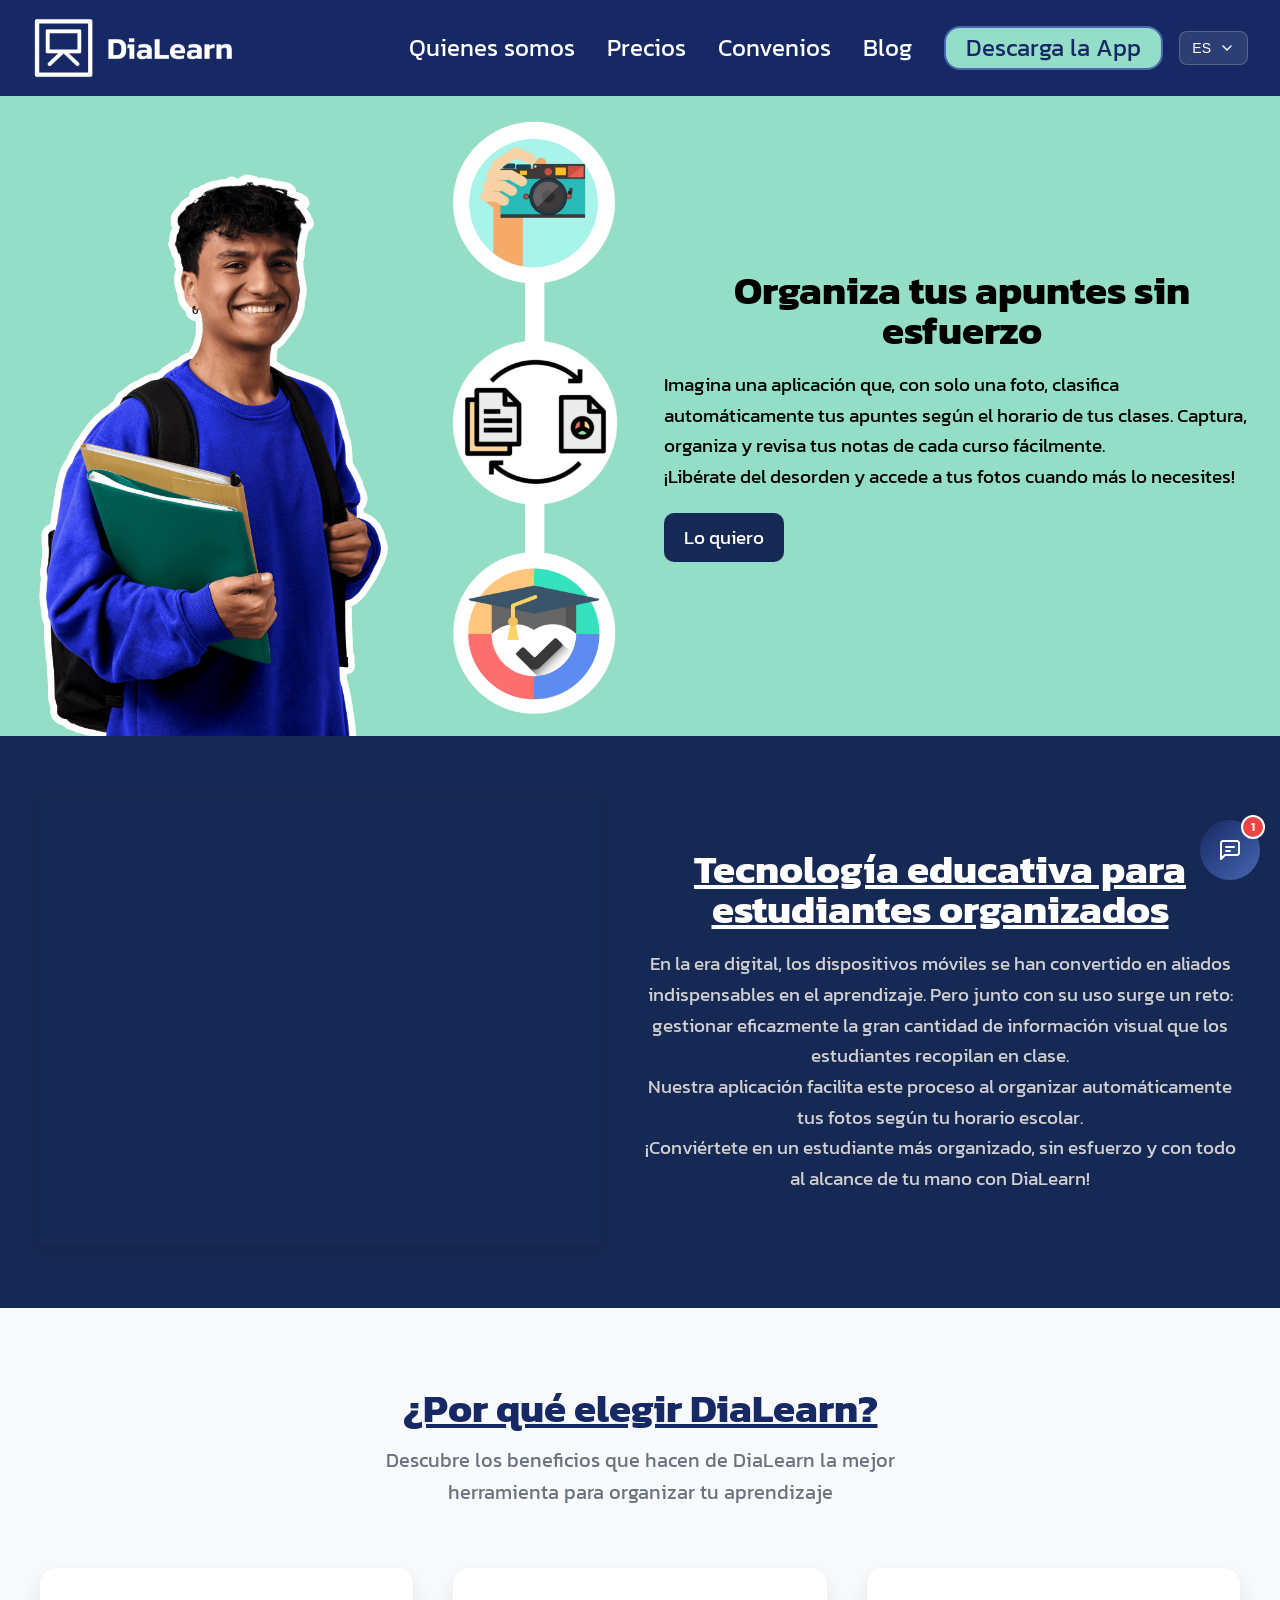
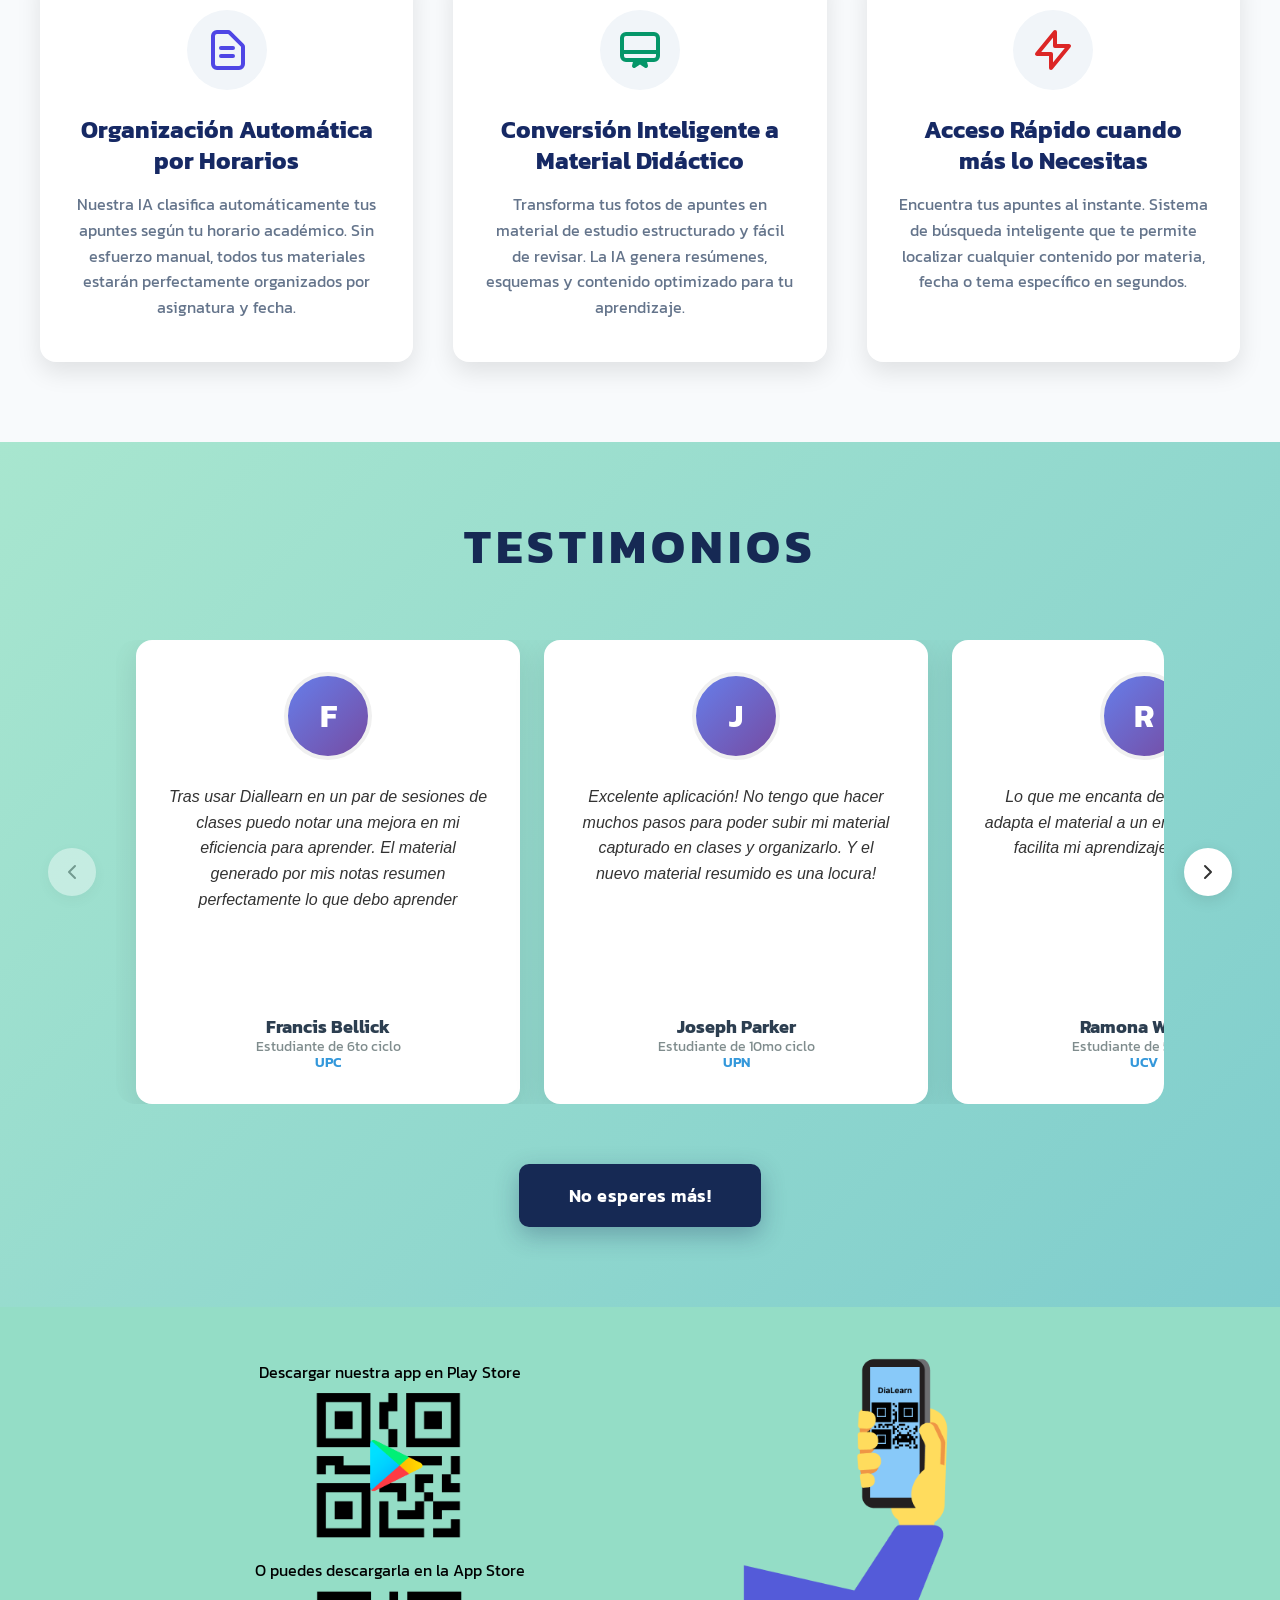
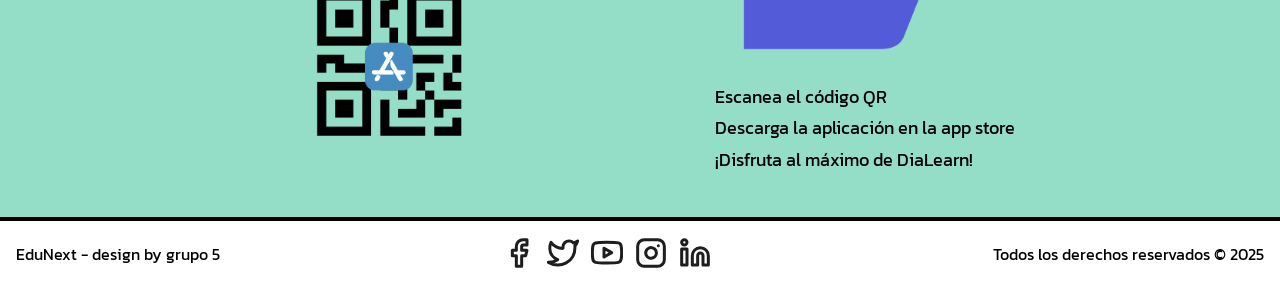
==== commit fe3301e2: "feat: chatbot added" ====
--- a/index.html
+++ b/index.html
@@ -412,6 +412,9 @@
 	</footer>
     <!--Footer-->
 
+    <!-- Chatbot Script -->
+    <script src="scripts/chatbot.js"></script>
+
 </body>
 
 </html>
--- a/styles/styles.css
+++ b/styles/styles.css
@@ -1501,4 +1501,660 @@
     opacity: 1;
 }
 
-/* Fin Language Selector Styles */+/* =================================================== */
+/* CHATBOT STYLES */
+/* =================================================== */
+
+/* Botón flotante del chatbot */
+.chatbot-button {
+    position: fixed;
+    bottom: 20px;
+    right: 20px;
+    width: 60px;
+    height: 60px;
+    background: linear-gradient(135deg, #162964 0%, #4767B0 100%);
+    border: none;
+    border-radius: 50%;
+    display: flex;
+    align-items: center;
+    justify-content: center;
+    cursor: pointer;
+    box-shadow: 0 8px 25px rgba(22, 41, 100, 0.3);
+    z-index: 1000;
+    transition: all 0.3s cubic-bezier(0.4, 0, 0.2, 1);
+    color: white;
+}
+
+.chatbot-button:hover {
+    transform: translateY(-2px);
+    box-shadow: 0 12px 35px rgba(22, 41, 100, 0.4);
+    background: linear-gradient(135deg, #0f1d4f 0%, #3a5899 100%);
+}
+
+.chatbot-button:active {
+    transform: translateY(0);
+}
+
+/* Notificación del chatbot */
+.chatbot-notification {
+    position: absolute;
+    top: -5px;
+    right: -5px;
+    background: #ef4444;
+    color: white;
+    border-radius: 50%;
+    width: 20px;
+    height: 20px;
+    display: flex;
+    align-items: center;
+    justify-content: center;
+    font-size: 12px;
+    font-weight: 600;
+    border: 2px solid white;
+    animation: pulse 2s infinite;
+}
+
+@keyframes pulse {
+    0% { transform: scale(1); }
+    50% { transform: scale(1.1); }
+    100% { transform: scale(1); }
+}
+
+/* Ventana del chat */
+.chatbot-window {
+    position: fixed;
+    bottom: 100px; /* Cambiado de 20px para que aparezca sobre el botón */
+    right: 20px;
+    width: 350px;
+    height: 500px;
+    background: white;
+    border-radius: 16px;
+    box-shadow: 0 20px 60px rgba(22, 41, 100, 0.25);
+    z-index: 999;
+    opacity: 0;
+    visibility: hidden;
+    transform: translateY(20px) scale(0.95);
+    transition: all 0.3s cubic-bezier(0.4, 0, 0.2, 1);
+    display: flex;
+    flex-direction: column;
+    overflow: hidden;
+    border: 1px solid rgba(22, 41, 100, 0.1);
+}
+
+.chatbot-window-open {
+    opacity: 1;
+    visibility: visible;
+    transform: translateY(0) scale(1);
+}
+
+/* Header del chat */
+.chatbot-header {
+    background: linear-gradient(135deg, #162964 0%, #4767B0 100%);
+    color: white;
+    padding: 16px 20px;
+    display: flex;
+    align-items: center;
+    justify-content: space-between;
+    border-bottom: 1px solid rgba(255, 255, 255, 0.1);
+}
+
+.chatbot-header-info {
+    display: flex;
+    align-items: center;
+    gap: 12px;
+}
+
+.chatbot-avatar {
+    width: 40px;
+    height: 40px;
+    background: rgba(255, 255, 255, 0.2);
+    border-radius: 50%;
+    display: flex;
+    align-items: center;
+    justify-content: center;
+    color: white;
+}
+
+.chatbot-info h3 {
+    margin: 0;
+    font-size: 16px;
+    font-weight: 600;
+    color: white;
+}
+
+.chatbot-status {
+    font-size: 12px;
+    opacity: 0.9;
+    display: flex;
+    align-items: center;
+    gap: 6px;
+    color: rgba(255, 255, 255, 0.9);
+}
+
+.chatbot-status::before {
+    content: '';
+    width: 8px;
+    height: 8px;
+    background: #10b981;
+    border-radius: 50%;
+    display: inline-block;
+}
+
+.chatbot-close-btn {
+    background: none;
+    border: none;
+    color: white;
+    cursor: pointer;
+    padding: 8px;
+    border-radius: 8px;
+    transition: background-color 0.2s;
+    display: flex;
+    align-items: center;
+    justify-content: center;
+}
+
+.chatbot-close-btn:hover {
+    background: rgba(255, 255, 255, 0.2);
+}
+
+/* Área de mensajes */
+.chatbot-messages {
+    flex: 1;
+    padding: 20px;
+    overflow-y: auto;
+    display: flex;
+    flex-direction: column;
+    gap: 16px;
+    scroll-behavior: smooth;
+    background: #fafafa;
+}
+
+.chatbot-messages::-webkit-scrollbar {
+    width: 4px;
+}
+
+.chatbot-messages::-webkit-scrollbar-track {
+    background: transparent;
+}
+
+.chatbot-messages::-webkit-scrollbar-thumb {
+    background: rgba(22, 41, 100, 0.2);
+    border-radius: 2px;
+}
+
+/* Mensajes */
+.chatbot-message {
+    display: flex;
+    margin-bottom: 12px;
+}
+
+.chatbot-message-user {
+    justify-content: flex-end;
+}
+
+.chatbot-message-bot {
+    justify-content: flex-start;
+}
+
+.chatbot-message-content {
+    display: flex;
+    align-items: flex-end;
+    gap: 8px;
+    max-width: 80%;
+}
+
+.chatbot-message-user .chatbot-message-content {
+    flex-direction: row-reverse;
+}
+
+.chatbot-message-avatar {
+    width: 32px;
+    height: 32px;
+    background: linear-gradient(135deg, #162964 0%, #4767B0 100%);
+    border-radius: 50%;
+    flex-shrink: 0;
+    margin-bottom: 2px;
+}
+
+.chatbot-message-bubble {
+    background: white;
+    border-radius: 18px;
+    padding: 12px 16px;
+    position: relative;
+    animation: fadeInUp 0.3s ease-out;
+    border: 1px solid #e5e7eb;
+    box-shadow: 0 2px 8px rgba(22, 41, 100, 0.08);
+}
+
+.chatbot-message-user .chatbot-message-bubble {
+    background: linear-gradient(135deg, #162964 0%, #4767B0 100%);
+    color: white;
+    border: none;
+}
+
+.chatbot-message-error .chatbot-message-bubble {
+    background: #fee2e2;
+    color: #dc2626;
+    border: 1px solid #fecaca;
+}
+
+.chatbot-message-text {
+    font-size: 14px;
+    line-height: 1.4;
+    word-wrap: break-word;
+    color: #374151; /* Color de texto por defecto */
+}
+
+.chatbot-message-user .chatbot-message-text {
+    color: white; /* Texto blanco para mensajes del usuario */
+}
+
+.chatbot-message-time {
+    font-size: 11px;
+    opacity: 0.6;
+    margin-top: 4px;
+    display: block;
+    color: #9ca3af;
+}
+
+.chatbot-message-user .chatbot-message-time {
+    color: rgba(255, 255, 255, 0.7);
+}
+
+@keyframes fadeInUp {
+    from {
+        opacity: 0;
+        transform: translateY(10px);
+    }
+    to {
+        opacity: 1;
+        transform: translateY(0);
+    }
+}
+
+/* Área de input */
+.chatbot-input-container {
+    padding: 16px 20px;
+    border-top: 1px solid #e5e7eb;
+    background: white;
+}
+
+.chatbot-input-wrapper {
+    display: flex;
+    align-items: center;
+    background: #f9fafb;
+    border: 2px solid #e5e7eb;
+    border-radius: 25px;
+    padding: 4px;
+    transition: border-color 0.2s, box-shadow 0.2s;
+}
+
+.chatbot-input-wrapper:focus-within {
+    border-color: #4767B0;
+    box-shadow: 0 0 0 3px rgba(71, 103, 176, 0.1);
+}
+
+.chatbot-input {
+    flex: 1;
+    border: none;
+    background: none;
+    padding: 12px 16px;
+    font-size: 14px;
+    color: #374151;
+    outline: none;
+    resize: none;
+}
+
+.chatbot-input::placeholder {
+    color: #9ca3af;
+}
+
+.chatbot-send-btn {
+    background: linear-gradient(135deg, #162964 0%, #4767B0 100%);
+    border: none;
+    color: white;
+    width: 40px;
+    height: 40px;
+    border-radius: 50%;
+    cursor: pointer;
+    transition: all 0.2s;
+    display: flex;
+    align-items: center;
+    justify-content: center;
+    flex-shrink: 0;
+}
+
+.chatbot-send-btn:hover {
+    background: linear-gradient(135deg, #0f1d4f 0%, #3a5899 100%);
+    transform: scale(1.05);
+}
+
+.chatbot-send-btn:active {
+    transform: scale(0.95);
+}
+
+.chatbot-send-btn:disabled {
+    background: #d1d5db;
+    cursor: not-allowed;
+    transform: none;
+}
+
+/* Indicador de escritura */
+.chatbot-typing-indicator {
+    display: none;
+    padding: 8px 16px;
+    align-items: flex-start;
+}
+
+.chatbot-typing-content {
+    display: flex;
+    align-items: center;
+    gap: 8px;
+    background: linear-gradient(135deg, #f8fafc, #f1f5f9);
+    border: 1px solid #e2e8f0;
+    border-radius: 18px 18px 18px 6px;
+    padding: 12px 16px;
+    max-width: 80%;
+    font-size: 14px;
+    color: #64748b;
+    box-shadow: 0 1px 3px rgba(0, 0, 0, 0.1);
+    margin-bottom: 4px;
+}
+
+.chatbot-typing-text {
+    font-weight: 500;
+    user-select: none;
+}
+
+.chatbot-typing-dots {
+    display: flex;
+    align-items: center;
+    gap: 4px;
+    margin-left: 4px;
+}
+
+.chatbot-typing-dots span {
+    width: 6px;
+    height: 6px;
+    background: #4767B0;
+    border-radius: 50%;
+    animation: typing 1.4s infinite ease-in-out;
+}
+
+.chatbot-typing-dots span:nth-child(1) {
+    animation-delay: 0ms;
+}
+
+.chatbot-typing-dots span:nth-child(2) {
+    animation-delay: 200ms;
+}
+
+.chatbot-typing-dots span:nth-child(3) {
+    animation-delay: 400ms;
+}
+
+@keyframes typing {
+    0%, 80%, 100% {
+        transform: scale(0.8);
+        opacity: 0.5;
+    }
+    40% {
+        transform: scale(1);
+        opacity: 1;
+    }
+}
+
+/* Responsive Design para el Chatbot */
+@media (max-width: 768px) {
+    .chatbot-window {
+        width: calc(100vw - 20px);
+        height: calc(100vh - 140px); /* Ajustado para el botón */
+        right: 10px;
+        left: 10px;
+        bottom: 90px; /* Espacio para el botón */
+        max-width: none;
+    }
+    
+    .chatbot-button {
+        bottom: 20px;
+        right: 20px;
+        width: 56px;
+        height: 56px;
+    }
+    
+    .chatbot-messages {
+        padding: 16px;
+    }
+    
+    .chatbot-input-container {
+        padding: 12px 16px;
+    }
+}
+
+@media (max-width: 480px) {
+    .chatbot-window {
+        height: calc(100vh - 120px);
+        bottom: 80px;
+    }
+    
+    .chatbot-button {
+        width: 50px;
+        height: 50px;
+        bottom: 15px;
+        right: 15px;
+    }
+    
+    .chatbot-header {
+        padding: 12px 16px;
+    }
+    
+    .chatbot-info h3 {
+        font-size: 14px;
+    }
+    
+    .chatbot-message-content {
+        max-width: 90%;
+    }
+}
+
+/* Animaciones suaves para dispositivos que las soporten */
+@media (prefers-reduced-motion: no-preference) {
+    .chatbot-button {
+        animation: float 3s ease-in-out infinite;
+    }
+}
+
+@keyframes float {
+    0%, 100% {
+        transform: translateY(0px);
+    }
+    50% {
+        transform: translateY(-3px);
+    }
+}
+
+/* Estados especiales */
+.chatbot-window.chatbot-minimized {
+    height: 60px;
+    overflow: hidden;
+}
+
+.chatbot-window.chatbot-minimized .chatbot-messages,
+.chatbot-window.chatbot-minimized .chatbot-input-container {
+    display: none;
+}
+
+/* =================================================== */
+/* MARKDOWN STYLES EN MENSAJES DEL CHATBOT */
+/* =================================================== */
+
+/* Estilos para contenido de mensajes con Markdown */
+.chatbot-message-text {
+    line-height: 1.5;
+}
+
+.chatbot-message-text h1,
+.chatbot-message-text h2,
+.chatbot-message-text h3 {
+    margin: 8px 0 4px 0;
+    color: #162964;
+    font-weight: 600;
+}
+
+.chatbot-message-user .chatbot-message-text h1,
+.chatbot-message-user .chatbot-message-text h2,
+.chatbot-message-user .chatbot-message-text h3 {
+    color: white;
+}
+
+.chatbot-message-text h1 {
+    font-size: 16px;
+}
+
+.chatbot-message-text h2 {
+    font-size: 15px;
+}
+
+.chatbot-message-text h3 {
+    font-size: 14px;
+}
+
+.chatbot-message-text p {
+    margin: 4px 0;
+    line-height: 1.4;
+}
+
+.chatbot-message-text strong {
+    font-weight: 600;
+    color: #162964;
+}
+
+.chatbot-message-user .chatbot-message-text strong {
+    color: white;
+}
+
+.chatbot-message-text em {
+    font-style: italic;
+    color: inherit;
+}
+
+.chatbot-message-text code {
+    background: rgba(22, 41, 100, 0.1);
+    padding: 2px 4px;
+    border-radius: 3px;
+    font-family: 'Courier New', monospace;
+    font-size: 13px;
+    color: #162964;
+}
+
+.chatbot-message-user .chatbot-message-text code {
+    background: rgba(255, 255, 255, 0.2);
+    color: white;
+}
+
+.chatbot-message-text a {
+    color: #4767B0;
+    text-decoration: underline;
+    transition: color 0.2s;
+}
+
+.chatbot-message-text a:hover {
+    color: #162964;
+}
+
+.chatbot-message-user .chatbot-message-text a {
+    color: rgba(255, 255, 255, 0.9);
+}
+
+.chatbot-message-user .chatbot-message-text a:hover {
+    color: white;
+}
+
+.chatbot-message-text hr {
+    border: none;
+    border-top: 1px solid rgba(22, 41, 100, 0.2);
+    margin: 8px 0;
+}
+
+.chatbot-message-user .chatbot-message-text hr {
+    border-top-color: rgba(255, 255, 255, 0.3);
+}
+
+.chatbot-message-text ul,
+.chatbot-message-text ol {
+    margin: 6px 0;
+    padding-left: 20px;
+}
+
+.chatbot-message-text li {
+    margin: 2px 0;
+    line-height: 1.3;
+}
+
+.chatbot-message-text ul li {
+    list-style-type: disc;
+}
+
+.chatbot-message-text ol li {
+    list-style-type: decimal;
+}
+
+/* Estilos especiales para mensajes de error con Markdown */
+.chatbot-message-error .chatbot-message-text h1,
+.chatbot-message-error .chatbot-message-text h2,
+.chatbot-message-error .chatbot-message-text h3 {
+    color: #dc2626;
+}
+
+.chatbot-message-error .chatbot-message-text strong {
+    color: #dc2626;
+    font-weight: 700;
+}
+
+.chatbot-message-error .chatbot-message-text a {
+    color: #dc2626;
+}
+
+.chatbot-message-error .chatbot-message-text code {
+    background: rgba(220, 38, 38, 0.1);
+    color: #dc2626;
+}
+
+/* Ajustes responsivos para Markdown */
+@media (max-width: 480px) {
+    .chatbot-message-text h1,
+    .chatbot-message-text h2,
+    .chatbot-message-text h3 {
+        font-size: 14px;
+    }
+    
+    .chatbot-message-text ul,
+    .chatbot-message-text ol {
+        padding-left: 16px;
+    }
+    
+    .chatbot-message-text code {
+        font-size: 12px;
+    }
+}
+
+/* Animación suave para elementos de Markdown */
+.chatbot-message-text h1,
+.chatbot-message-text h2,
+.chatbot-message-text h3,
+.chatbot-message-text p,
+.chatbot-message-text ul,
+.chatbot-message-text ol {
+    animation: fadeInContent 0.3s ease-out;
+}
+
+@keyframes fadeInContent {
+    from {
+        opacity: 0;
+        transform: translateY(5px);
+    }
+    to {
+        opacity: 1;
+        transform: translateY(0);
+    }
+}
